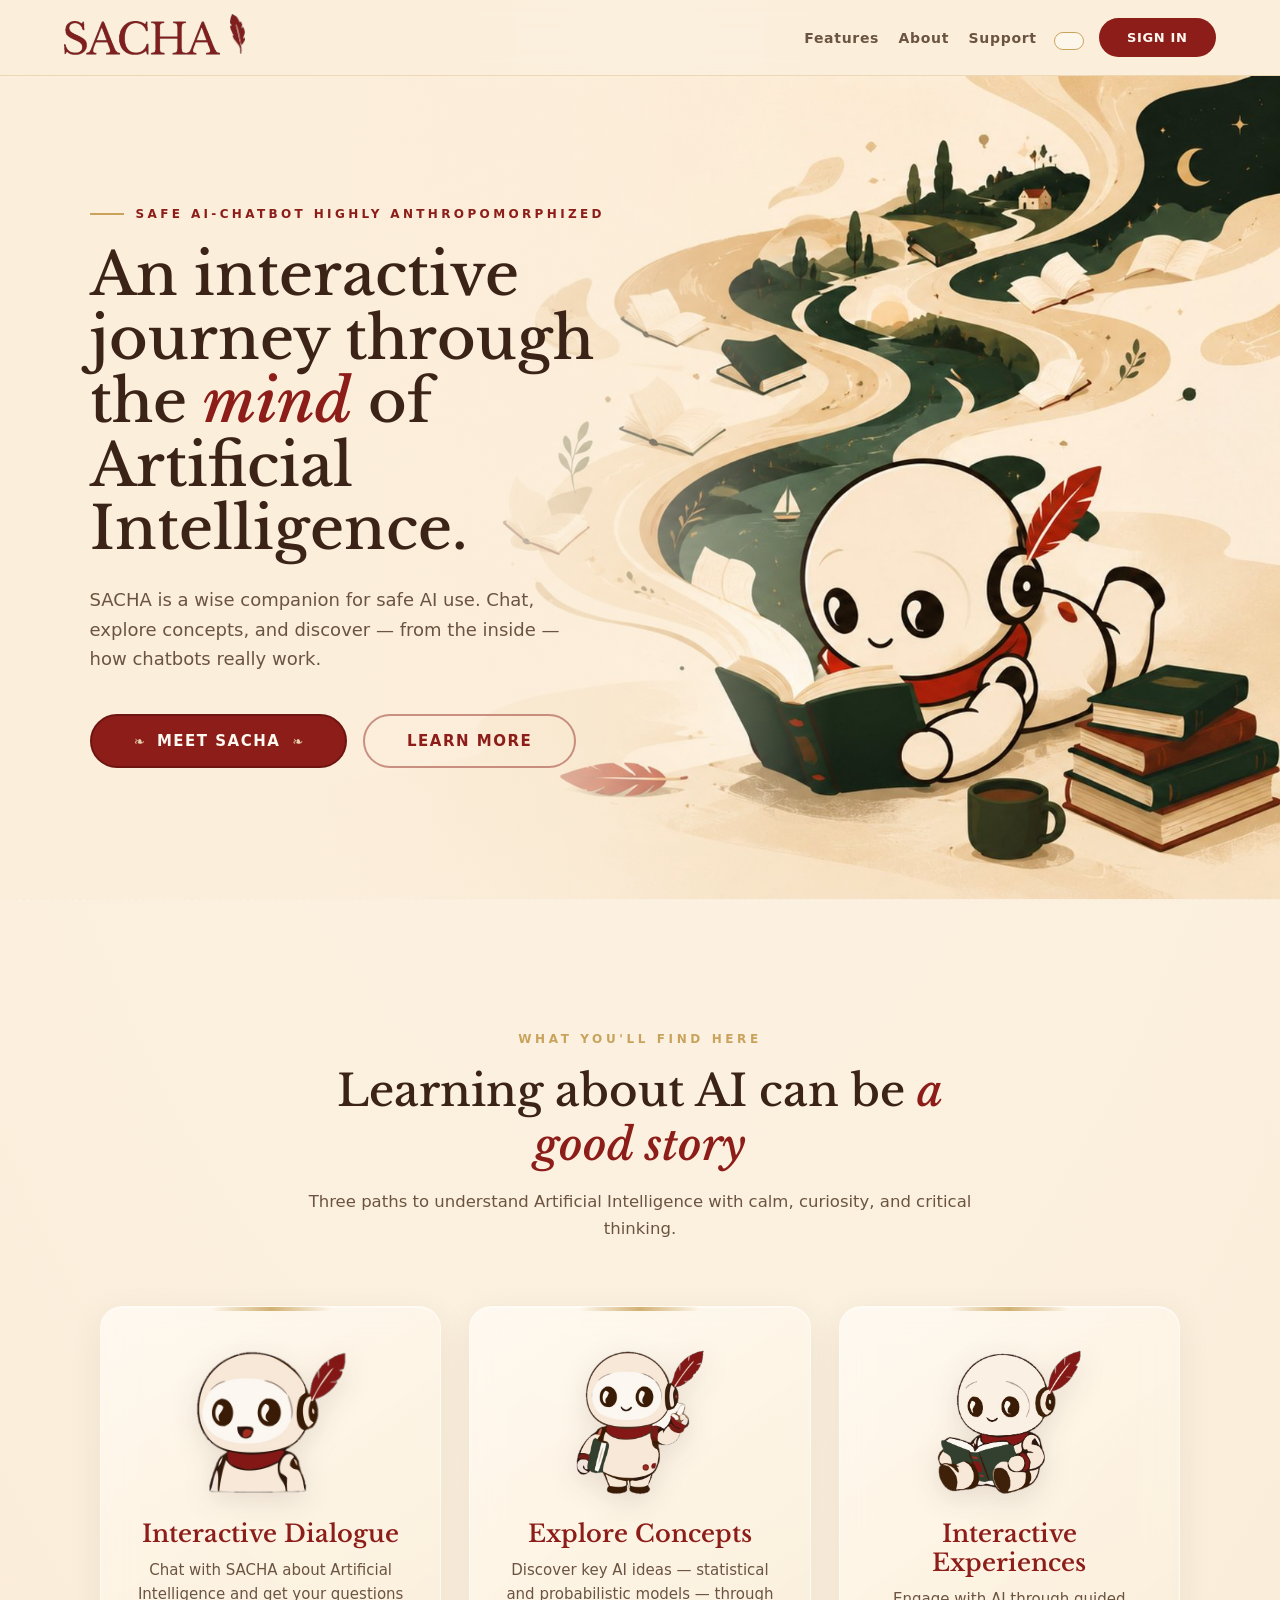
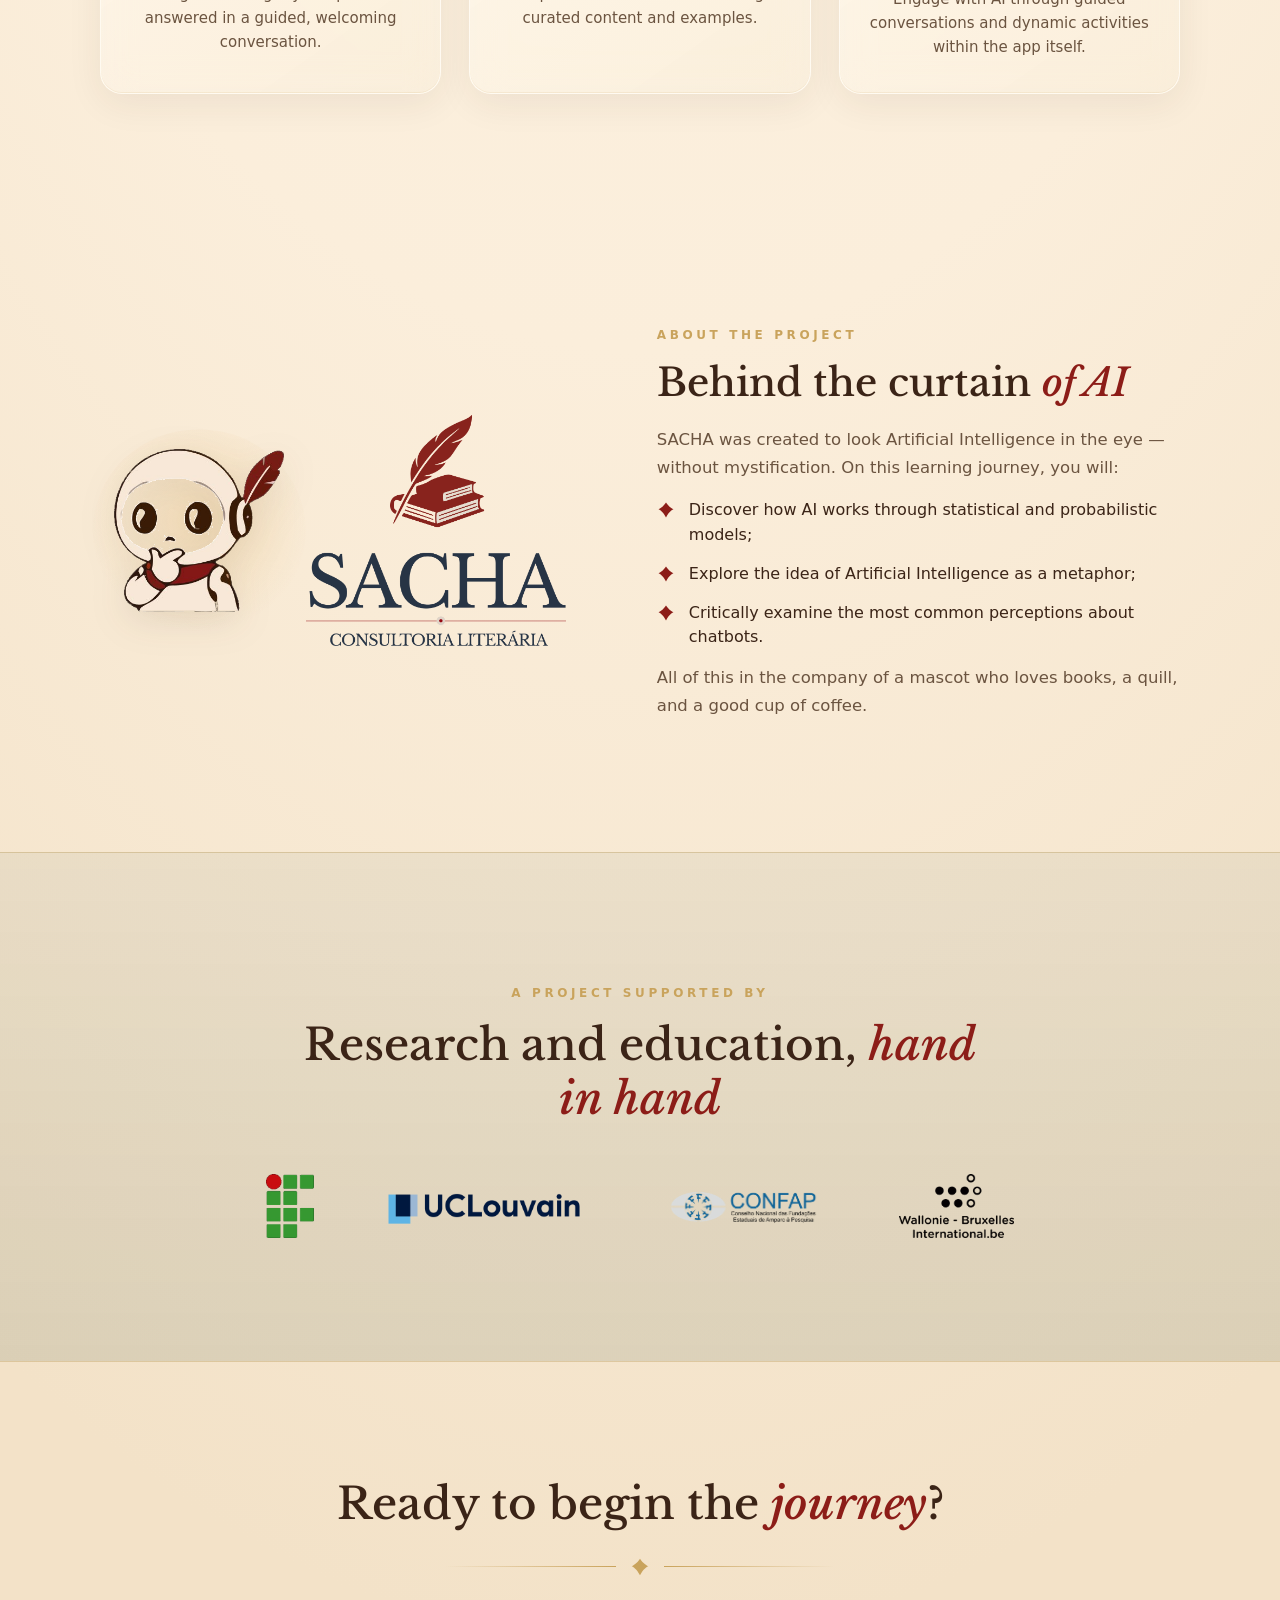
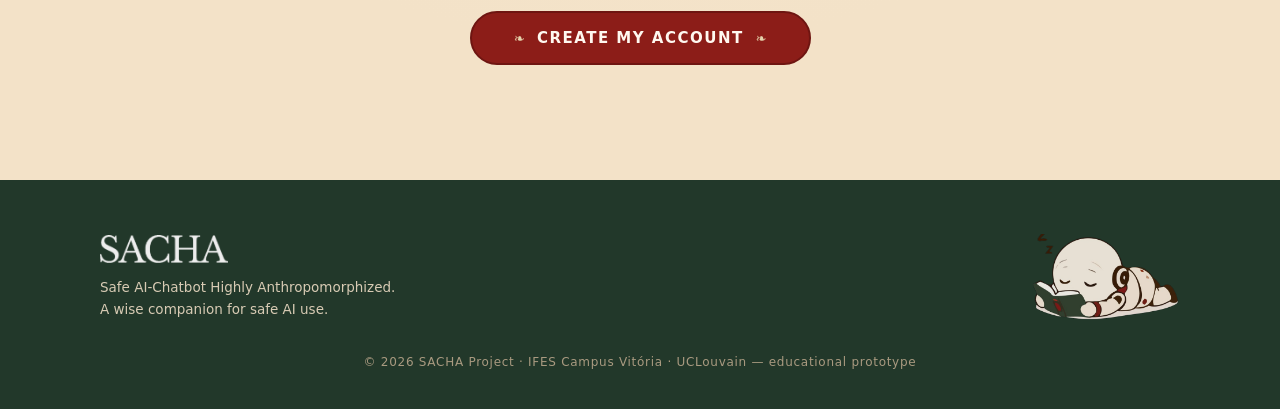
==== index.html @ 822ed8a5 "Publicar protótipo estático do site SACHA. Site HTML/CSS/JS com landing, login, chat demo e suporte " ====
<!DOCTYPE html>
<html lang="en">
<head>
<meta charset="UTF-8">
<meta name="viewport" content="width=device-width, initial-scale=1.0">
<title>SACHA — Safe AI-Chatbot Highly Anthropomorphized</title>
<meta name="description" content="SACHA is an educational chatbot: an interactive journey through the mind of Artificial Intelligence.">
<link rel="preconnect" href="https://fonts.googleapis.com">
<link href="https://fonts.googleapis.com/css2?family=Libre+Baskerville:ital,wght@0,400;0,700;1,400&display=swap" rel="stylesheet">
<link rel="stylesheet" href="assets/styles.css">
<link rel="icon" type="image/png" href="assets/avatar.png">
</head>
<body class="paper-bg" data-page="home">

<nav class="nav">
  <a class="brand" href="index.html" data-i18n-aria="nav.home" aria-label="SACHA — home">
    <img class="word" src="assets/logo.png" alt="SACHA">
    <img class="quill" src="assets/feather.png" alt="">
  </a>
  <ul class="nav-links">
    <li class="hide-m"><a href="#recursos" data-i18n="nav.features">Features</a></li>
    <li class="hide-m"><a href="#sobre" data-i18n="nav.about">About</a></li>
    <li class="hide-m"><a href="#apoio" data-i18n="nav.support">Support</a></li>
    <li data-lang-toggle></li>
    <li><a class="btn btn-red" href="login.html" data-i18n="nav.signIn">Sign in</a></li>
  </ul>
</nav>

<header class="hero">
  <div class="hero-fade"></div>
  <div class="hero-inner">
    <p class="eyebrow" data-i18n="hero.eyebrow">Safe AI-Chatbot Highly Anthropomorphized</p>
    <h1 data-i18n-html="hero.title">An interactive journey through the <em>mind</em> of Artificial Intelligence.</h1>
    <p class="lead" data-i18n="hero.lead">
      SACHA is a wise companion for safe AI use. Chat, explore concepts,
      and discover — from the inside — how chatbots really work.
    </p>
    <div class="hero-ctas">
      <a class="btn btn-red" href="login.html" data-i18n="hero.ctaPrimary" data-i18n-wing><span class="wing">❧</span> Meet SACHA <span class="wing">❧</span></a>
      <a class="btn btn-ghost" href="#recursos" data-i18n="hero.ctaSecondary">Learn more</a>
    </div>
  </div>
</header>

<section class="section" id="recursos">
  <div class="section-head">
    <p class="kicker" data-i18n="features.kicker">What you'll find here</p>
    <h2 data-i18n-html="features.title">Learning about AI can be <em>a good story</em></h2>
    <p data-i18n="features.desc">Three paths to understand Artificial Intelligence with calm, curiosity, and critical thinking.</p>
  </div>
  <div class="cards">
    <article class="card">
      <img src="assets/pose-talk.png" data-i18n-alt="card1.alt" alt="SACHA mascot chatting animatedly">
      <h3 data-i18n="card1.title">Interactive Dialogue</h3>
      <p data-i18n="card1.desc">Chat with SACHA about Artificial Intelligence and get your questions answered in a guided, welcoming conversation.</p>
    </article>
    <article class="card">
      <img src="assets/pose-point.png" data-i18n-alt="card2.alt" alt="SACHA mascot pointing upward with a book">
      <h3 data-i18n="card2.title">Explore Concepts</h3>
      <p data-i18n="card2.desc">Discover key AI ideas — statistical and probabilistic models — through curated content and examples.</p>
    </article>
    <article class="card">
      <img src="assets/pose-sit.png" data-i18n-alt="card3.alt" alt="SACHA mascot sitting and reading a book">
      <h3 data-i18n="card3.title">Interactive Experiences</h3>
      <p data-i18n="card3.desc">Engage with AI through guided conversations and dynamic activities within the app itself.</p>
    </article>
  </div>
</section>

<section class="section" id="sobre">
  <div class="about">
    <div class="about-art">
      <div class="about-mascot-wrap">
        <img class="about-mascot" src="assets/pose-think.png" data-i18n-alt="about.alt" alt="Thoughtful SACHA mascot with hand on chin">
      </div>
      <div class="about-brand">
        <img class="about-logo" src="assets/image.png" alt="SACHA — Literary Consultancy">
      </div>
    </div>
    <div>
      <p class="kicker" style="color:var(--gold);font-size:12px;font-weight:800;letter-spacing:.3em;text-transform:uppercase;margin-bottom:14px" data-i18n="about.kicker">About the project</p>
      <h2 data-i18n-html="about.title">Behind the curtain <em>of AI</em></h2>
      <p data-i18n="about.p1">
        SACHA was created to look Artificial Intelligence in the eye — without mystification.
        On this learning journey, you will:
      </p>
      <ul>
        <li><svg width="18" height="18" viewBox="0 0 24 24" fill="currentColor"><path d="M12 2C8 8 4 10 2 11c2 1 6 3 10 11 4-8 8-10 10-11-2-1-6-3-10-9z"/></svg>
          <span data-i18n="about.li1">Discover how AI works through statistical and probabilistic models;</span></li>
        <li><svg width="18" height="18" viewBox="0 0 24 24" fill="currentColor"><path d="M12 2C8 8 4 10 2 11c2 1 6 3 10 11 4-8 8-10 10-11-2-1-6-3-10-9z"/></svg>
          <span data-i18n="about.li2">Explore the idea of Artificial Intelligence as a metaphor;</span></li>
        <li><svg width="18" height="18" viewBox="0 0 24 24" fill="currentColor"><path d="M12 2C8 8 4 10 2 11c2 1 6 3 10 11 4-8 8-10 10-11-2-1-6-3-10-9z"/></svg>
          <span data-i18n="about.li3">Critically examine the most common perceptions about chatbots.</span></li>
      </ul>
      <p data-i18n="about.p2">
        All of this in the company of a mascot who loves books, a quill, and a good cup of coffee.
      </p>
    </div>
  </div>
</section>

<section class="section support" id="apoio">
  <div class="section-head" style="margin-bottom:40px">
    <p class="kicker" data-i18n="support.kicker">A project supported by</p>
    <h2 data-i18n-html="support.title">Research and education, <em>hand in hand</em></h2>
  </div>
  <div class="badges">
    <div class="badge badge-logo"><img src="assets/logo-ifes.png" alt="Instituto Federal do Espírito Santo — Campus Vitória"></div>
    <div class="badge badge-logo"><img src="assets/logo-uclouvain.png" alt="UCLouvain"></div>
    <div class="badge badge-logo"><img src="assets/logo-confap.png" alt="CONFAP"></div>
    <div class="badge badge-logo"><img src="assets/logo-wbi.png" alt="Wallonie-Bruxelles International"></div>
  </div>
</section>

<section class="section cta-final">
  <h2 style="font-family:var(--serif);font-weight:500;font-size:clamp(30px,3.4vw,44px)" data-i18n-html="cta.title">Ready to begin the <em style="color:var(--red)">journey</em>?</h2>
  <div class="ornament">
    <svg width="20" height="20" viewBox="0 0 24 24" fill="currentColor"><path d="M12 2C8 8 4 10 2 11c2 1 6 3 10 11 4-8 8-10 10-11-2-1-6-3-10-9z"/></svg>
  </div>
  <a class="btn btn-red" href="login.html" data-i18n="cta.btn" data-i18n-wing><span class="wing">❧</span> Create my account <span class="wing">❧</span></a>
</section>

<footer class="footer">
  <div class="footer-inner">
    <div>
      <a class="brand" href="index.html"><img class="word" src="assets/logo.png" alt="SACHA"></a>
      <p style="margin-top:14px">
        Safe AI-Chatbot Highly Anthropomorphized.<br>
        <span data-i18n="footer.tagline">A wise companion for safe AI use.</span>
      </p>
    </div>
    <img class="sleep" src="assets/pose-sleep.png" data-i18n-alt="footer.alt" alt="SACHA mascot sleeping on a book">
  </div>
  <small data-i18n="footer.copy">© 2026 SACHA Project · IFES Campus Vitória · UCLouvain — educational prototype</small>
</footer>

<script src="assets/i18n.js"></script>
<script src="assets/app.js"></script>
</body>
</html>
---- assets/styles.css ----
/* ============================================================
   SACHA · Safe AI-Chatbot Highly Anthropomorphized
   Identidade: creme papel · vermelho tinta · verde livro · dourado
   ============================================================ */
:root{
  --cream:#FBEEDB;
  --cream-soft:#F8F1E3;
  --paper:#FFFDF6;
  --red:#8C1D18;
  --red-dark:#6E1511;
  --green:#2E4A38;
  --green-dark:#22382A;
  --brown:#3B2417;
  --brown-soft:#6B5440;
  --gold:#C9A35C;
  --gold-soft:#E5D3AC;
  --shadow:0 18px 50px -18px rgba(59,36,23,.28);
  --ring:0 0 0 3px rgba(201,163,92,.45);
  --serif:'Libre Baskerville',Georgia,serif;
  --sans:ui-sans-serif,system-ui,-apple-system,'Segoe UI',sans-serif;
}
*{margin:0;padding:0;box-sizing:border-box}
html{scroll-behavior:smooth}
body{
  font-family:var(--sans);color:var(--brown);background:var(--cream);
  -webkit-font-smoothing:antialiased;min-height:100vh;
}
img{max-width:100%;display:block;user-select:none;-webkit-user-drag:none}
a{color:inherit}
button{font:inherit;cursor:pointer}
:focus-visible{outline:none;box-shadow:var(--ring);border-radius:6px}

/* paper grain + vignette */
.paper-bg{
  background:
    radial-gradient(ellipse 120% 90% at 50% 0%, #FDF4E6 0%, var(--cream) 60%, #F3E2C8 100%);
  position:relative;
}
.paper-bg::before{
  content:"";position:fixed;inset:0;pointer-events:none;z-index:0;opacity:.45;
  background-image:radial-gradient(rgba(74,46,30,.05) 1px, transparent 1px);
  background-size:7px 7px;
}

/* ---------- ornaments ---------- */
.ornament{display:flex;align-items:center;gap:14px;justify-content:center;color:var(--gold)}
.ornament::before,.ornament::after{
  content:"";height:1px;flex:1;max-width:170px;
  background:linear-gradient(90deg,transparent,var(--gold));
}
.ornament::after{background:linear-gradient(90deg,var(--gold),transparent)}
.ornament svg{flex:none}

.sparkle{position:absolute;color:var(--gold);opacity:.55;animation:tw 3.6s ease-in-out infinite}
@keyframes tw{0%,100%{opacity:.18;transform:scale(.8)}50%{opacity:.7;transform:scale(1.06)}}
.drift-feather{position:absolute;width:26px;opacity:.16;pointer-events:none;animation:drift 9s ease-in-out infinite}
@keyframes drift{0%,100%{transform:translate(0,0) rotate(-12deg)}50%{transform:translate(14px,-22px) rotate(10deg)}}

/* ---------- buttons ---------- */
.btn{
  display:inline-flex;align-items:center;justify-content:center;gap:12px;
  border:none;border-radius:999px;padding:16px 42px;
  font-family:var(--sans);font-weight:700;font-size:15px;letter-spacing:.1em;text-transform:uppercase;
  text-decoration:none;transition:transform .18s ease, box-shadow .18s ease, background .18s;
  will-change:transform;
}
.btn-red{
  background:var(--red);
  color:#FFF8F0;border:2px solid var(--red-dark);
  box-shadow:none;
}
.btn-red:hover{transform:translateY(-2px);background:var(--red-dark);box-shadow:none}
.btn-red .wing{color:var(--gold-soft);font-size:13px;letter-spacing:0}
.btn-ghost{
  background:transparent;color:var(--red);border:2px solid rgba(140,29,24,.45);
  box-shadow:none;
}
.btn-ghost:hover{background:rgba(140,29,24,.07);transform:translateY(-2px)}
.btn-green{
  background:linear-gradient(180deg,#3A5C46,var(--green) 60%,var(--green-dark));
  color:#F2EAD6;border:2px solid var(--green-dark);
  box-shadow:0 12px 26px -10px rgba(34,56,42,.55);
}
.btn-green:hover{transform:translateY(-2px)}

/* ---------- brand lockup ---------- */
.brand{display:flex;align-items:center;gap:10px;text-decoration:none}
.brand img.word{height:34px;width:auto}
.brand img.quill{height:40px;width:auto;margin-top:-8px}
.brand-sub{
  font-family:var(--sans);font-size:11px;font-weight:700;letter-spacing:.13em;
  color:var(--brown-soft);margin-top:4px;
}

/* ============================================================
   LANDING
   ============================================================ */
.nav{
  position:sticky;top:0;z-index:50;
  display:flex;align-items:center;justify-content:space-between;
  padding:18px clamp(20px,5vw,64px);
  background:rgba(251,238,219,.82);backdrop-filter:blur(10px);
  border-bottom:1px solid rgba(201,163,92,.3);
}
.nav-links{display:flex;align-items:center;gap:clamp(8px,1.2vw,16px);list-style:none}
.nav-links a{
  text-decoration:none;font-weight:700;font-size:14px;letter-spacing:.05em;color:var(--brown-soft);
  padding:6px 2px;border-bottom:2px solid transparent;transition:color .2s,border-color .2s;
}
.nav-links a:hover{color:var(--red);border-color:var(--gold)}
.nav-links a.btn-red,.nav-links a.btn-red:hover{color:#FFF8F0;border-color:transparent}
.nav .btn{padding:10px 26px;font-size:13px}

.hero{
  position:relative;min-height:calc(100vh - 77px);
  background:url('hero-wide.jpg') right center / cover no-repeat;
  display:flex;align-items:center;
}
.hero-inner{
  position:relative;z-index:2;max-width:560px;
  margin-left:clamp(20px,7vw,110px);padding:70px 0;
}
.hero .eyebrow{
  font-size:12px;font-weight:800;letter-spacing:.28em;text-transform:uppercase;color:var(--red);
  display:flex;align-items:center;gap:12px;margin-bottom:22px;
}
.hero .eyebrow::before{content:"";width:34px;height:2px;background:var(--gold)}
.hero h1{
  font-family:var(--serif);font-weight:500;
  font-size:clamp(38px,4.6vw,62px);line-height:1.08;color:var(--brown);
  margin-bottom:24px;
}
.hero h1 em{font-style:italic;color:var(--red)}
.hero p.lead{font-size:18px;line-height:1.65;color:var(--brown-soft);margin-bottom:40px;max-width:480px}
.hero-ctas{display:flex;flex-wrap:wrap;gap:16px}
.hero-fade{
  position:absolute;inset:0;z-index:1;
  background:linear-gradient(90deg,var(--cream) 22%,rgba(251,238,219,.65) 45%,transparent 65%);
}

.section{padding:clamp(70px,9vw,120px) clamp(20px,6vw,80px);position:relative}
.section-head{text-align:center;max-width:680px;margin:0 auto 64px}
.section-head .kicker{
  font-size:12px;font-weight:800;letter-spacing:.3em;text-transform:uppercase;color:var(--gold);
  margin-bottom:14px;
}
.section-head h2{font-family:var(--serif);font-size:clamp(30px,3.4vw,44px);font-weight:500;color:var(--brown)}
.section-head h2 em{font-style:italic;color:var(--red)}
.section-head p{margin-top:16px;color:var(--brown-soft);font-size:16.5px;line-height:1.65}

.cards{display:grid;grid-template-columns:repeat(auto-fit,minmax(270px,1fr));gap:28px;max-width:1080px;margin:0 auto}
.card{
  position:relative;overflow:hidden;border-radius:22px;
  padding:40px 30px 34px;text-align:center;
  background:rgba(255,253,246,.38);
  backdrop-filter:blur(16px) saturate(1.2);
  -webkit-backdrop-filter:blur(16px) saturate(1.2);
  border:1px solid rgba(255,253,246,.72);
  box-shadow:
    0 10px 36px rgba(59,36,23,.07),
    inset 0 1px 0 rgba(255,255,255,.62),
    inset 0 -1px 0 rgba(201,163,92,.14);
  transition:transform .28s ease, background .28s ease, border-color .28s ease, box-shadow .28s ease;
}
.card::before{
  content:"";position:absolute;inset:0;border-radius:inherit;pointer-events:none;
  background:linear-gradient(145deg, rgba(255,255,255,.42) 0%, rgba(255,255,255,.06) 42%, rgba(201,163,92,.07) 100%);
}
.card:hover{
  transform:translateY(-5px);
  background:rgba(255,253,246,.52);
  border-color:rgba(201,163,92,.38);
  box-shadow:
    0 16px 44px rgba(59,36,23,.1),
    inset 0 1px 0 rgba(255,255,255,.78),
    inset 0 -1px 0 rgba(201,163,92,.18);
}
.card::after{
  content:"";position:absolute;left:50%;top:0;z-index:1;width:120px;height:4px;transform:translateX(-50%);
  background:linear-gradient(90deg,transparent,rgba(201,163,92,.85),transparent);border-radius:0 0 4px 4px;
}
.card img{
  position:relative;z-index:1;
  height:150px;width:auto;margin:0 auto 22px;
  filter:drop-shadow(0 8px 14px rgba(59,36,23,.12));
}
.card h3,.card p{position:relative;z-index:1}
.card h3{font-family:var(--serif);font-size:24px;font-weight:600;color:var(--red);margin-bottom:10px}
.card p{font-size:15px;line-height:1.6;color:var(--brown-soft)}

.about{
  display:grid;grid-template-columns:minmax(300px,480px) 1fr;gap:clamp(34px,6vw,90px);
  align-items:center;max-width:1080px;margin:0 auto;
}
.about-art{
  position:relative;display:flex;flex-direction:row;align-items:center;
  justify-content:center;gap:clamp(10px,2vw,22px);width:100%;
}
.about-mascot-wrap{
  position:relative;flex:0 0 min(42%,170px);max-width:170px;
  display:flex;justify-content:center;
}
.about-mascot-wrap::before{
  content:"";position:absolute;left:50%;top:50%;transform:translate(-50%,-50%);
  width:125%;height:125%;border-radius:50%;z-index:0;
  background:radial-gradient(circle at 50% 45%, #F3DCB7 0%, rgba(243,220,183,0) 72%);
}
.about-mascot{
  position:relative;z-index:1;display:block;width:100%;height:auto;
  filter:drop-shadow(0 10px 18px rgba(59,36,23,.1));
}
.about-brand{
  position:relative;z-index:1;flex:1 1 auto;min-width:0;max-width:260px;
}
.about-logo{display:block;width:100%;height:auto}
.about h2{font-family:var(--serif);font-size:clamp(28px,3vw,40px);font-weight:500;margin-bottom:20px}
.about h2 em{font-style:italic;color:var(--red)}
.about p{color:var(--brown-soft);line-height:1.7;font-size:16.5px;margin-bottom:16px}
.about ul{list-style:none;margin-top:8px}
.about li{
  display:flex;gap:14px;align-items:flex-start;margin-bottom:14px;
  font-size:16px;line-height:1.55;color:var(--brown);
}
.about li svg{flex:none;margin-top:3px;color:var(--red)}

.support{
  background:linear-gradient(180deg,rgba(46,74,56,.06),rgba(46,74,56,.12));
  border-top:1px solid rgba(201,163,92,.35);border-bottom:1px solid rgba(201,163,92,.35);
}
.badges{display:flex;flex-wrap:wrap;justify-content:center;align-items:center;gap:28px 36px;max-width:1000px;margin:0 auto}
.badge{
  background:var(--paper);border:1px solid rgba(59,36,23,.14);border-radius:14px;
  padding:18px 28px;text-align:center;min-width:200px;box-shadow:0 8px 22px -14px rgba(59,36,23,.35);
}
.badge b{display:block;font-size:15px;color:var(--brown);letter-spacing:.02em}
.badge span{font-size:12.5px;color:var(--brown-soft)}
.badge-logo{
  display:flex;align-items:center;justify-content:center;
  background:transparent;border:none;box-shadow:none;
  padding:8px 12px;min-width:0;
}
.badge-logo img{height:auto;width:auto;max-height:72px;max-width:min(220px,42vw);object-fit:contain}
.support .badge-logo img{max-height:64px}

.cta-final{text-align:center}
.cta-final h2 em{color:var(--red)}
.cta-final .ornament{margin:26px auto 34px;max-width:520px}

.footer{
  background:var(--green-dark);color:#D8CBB4;
  padding:54px clamp(20px,6vw,80px) 40px;position:relative;overflow:hidden;
}
.footer-inner{
  max-width:1080px;margin:0 auto;display:flex;flex-wrap:wrap;gap:34px;
  align-items:center;justify-content:space-between;
}
.footer .brand img.word{filter:brightness(0) invert(.93);height:28px}
.footer p{font-size:13.5px;line-height:1.6;max-width:420px}
.footer .sleep{width:150px;opacity:.92}
.footer small{display:block;text-align:center;margin-top:34px;font-size:12px;color:#A99A80;letter-spacing:.06em}

/* ============================================================
   AUTH (login / cadastro)
   ============================================================ */
.auth-wrap{
  min-height:100vh;display:flex;align-items:center;justify-content:center;
  padding:46px 18px;position:relative;overflow:hidden;
}
.auth-card{
  position:relative;z-index:2;width:min(440px,100%);
  background:var(--paper);border:1px solid rgba(201,163,92,.5);border-radius:26px;
  box-shadow:var(--shadow);padding:0 38px 38px;text-align:center;
}
.auth-avatar{
  width:108px;height:108px;margin:-54px auto 14px;border-radius:50%;
  border:4px solid var(--paper);box-shadow:0 10px 24px -8px rgba(59,36,23,.4);
  background:#EDE0CB;
}
.auth-card h1{font-family:var(--serif);font-weight:500;font-size:30px;color:var(--brown)}
.auth-card h1 em{font-style:italic;color:var(--red)}
.auth-card .sub{font-size:13.5px;color:var(--brown-soft);margin:6px 0 24px}

.tabs{
  display:grid;grid-template-columns:1fr 1fr;gap:6px;margin-bottom:26px;
  background:rgba(201,163,92,.16);border:1px solid rgba(201,163,92,.4);
  border-radius:999px;padding:5px;
}
.tabs button{
  border:none;background:transparent;border-radius:999px;padding:10px 0;
  font-weight:800;font-size:13.5px;letter-spacing:.06em;color:var(--brown-soft);
  transition:background .2s,color .2s;
}
.tabs button[aria-selected="true"]{
  background:var(--red);color:#FFF8F0;
  box-shadow:none;
}

.field{margin-bottom:16px;text-align:left}
.field label{display:block;font-size:12.5px;font-weight:800;letter-spacing:.08em;color:var(--brown-soft);margin-bottom:7px;text-transform:uppercase}
.field input{
  width:100%;border:1.5px solid rgba(59,36,23,.22);border-radius:12px;
  background:#FFFEFA;padding:13px 16px;font:inherit;font-size:15px;color:var(--brown);
  transition:border-color .2s, box-shadow .2s;
}
.field input::placeholder{color:#B5A48E}
.field input:focus{outline:none;border-color:var(--gold);box-shadow:var(--ring)}
.auth-card .btn{width:100%;margin-top:8px}
.auth-foot{margin-top:22px;font-size:12.5px;color:var(--brown-soft)}
.auth-foot a{color:var(--red);font-weight:700}
.hidden{display:none !important}

/* ============================================================
   WELCOME + INTRO
   ============================================================ */
.screen{
  min-height:100vh;position:relative;overflow:hidden;
  display:flex;flex-direction:column;
}
.screen-top{
  display:flex;align-items:flex-start;justify-content:space-between;
  padding:26px clamp(20px,4.5vw,56px) 0;position:relative;z-index:5;
}
.icon-btn{
  width:46px;height:46px;border-radius:50%;border:1.6px solid var(--gold);
  background:rgba(255,253,246,.55);display:flex;align-items:center;justify-content:center;
  color:var(--brown);transition:background .2s;text-decoration:none;
}
.icon-btn:hover{background:rgba(201,163,92,.18)}

.welcome-stage{
  position:relative;z-index:2;flex:1;display:flex;flex-direction:column;align-items:center;
  padding:0 18px 60px;
}
.welcome-art{position:relative;margin-top:-6px}
.welcome-art::before{
  content:"";position:absolute;left:50%;top:46%;transform:translate(-50%,-50%);
  width:300px;height:300px;border-radius:50%;
  background:radial-gradient(circle, #F3DCB7 0%, rgba(243,220,183,0) 72%);
}
.welcome-art img{position:relative;width:230px}
.welcome-card{
  position:relative;width:min(660px,100%);margin-top:-26px;
  background:var(--paper);border:1px solid rgba(201,163,92,.45);border-radius:26px;
  box-shadow:var(--shadow);padding:46px clamp(26px,6vw,70px) 44px;text-align:center;
}
.welcome-card h1{font-family:var(--serif);font-weight:500;font-size:clamp(32px,4.4vw,44px);color:var(--green-dark)}
.welcome-card h1 em{font-style:normal;color:var(--red)}
.welcome-card .ornament{margin:20px 0 26px}
.welcome-card p{font-size:17px;line-height:1.75;color:var(--brown-soft)}
.welcome-card .enjoy{font-family:var(--serif);font-style:italic;font-size:21px;color:var(--brown);margin-top:26px}
.screen .btn-row{display:flex;justify-content:center;margin:36px 0 14px;position:relative;z-index:2}

/* intro */
.intro-stage{
  position:relative;z-index:2;flex:1;display:flex;flex-direction:column;align-items:center;
  padding:24px 18px 70px;text-align:center;
}
.intro-stage .logo-big{width:min(380px,72vw);margin-top:14px}
.intro-stage .name-sub{
  font-family:var(--sans);font-weight:800;letter-spacing:.18em;text-transform:uppercase;
  color:var(--green);font-size:clamp(13px,1.6vw,16px);margin-top:18px;
}
.intro-stage .name-tag{font-size:13px;font-weight:700;letter-spacing:.1em;color:var(--gold);margin-top:6px;text-transform:uppercase}
.intro-stage .journey{
  font-family:var(--serif);font-size:clamp(20px,2.6vw,27px);font-style:italic;color:var(--brown);
  margin:30px 0 8px;
}
.feature-list{
  width:min(640px,100%);margin:30px auto 6px;text-align:left;
  display:flex;flex-direction:column;gap:22px;
}
.feature{
  display:flex;gap:20px;align-items:flex-start;
  background:var(--paper);border:1px solid rgba(201,163,92,.4);border-radius:18px;
  padding:22px 26px;box-shadow:0 10px 30px -18px rgba(59,36,23,.3);
}
.feature .ic{
  flex:none;width:52px;height:52px;border-radius:14px;
  background:linear-gradient(160deg,rgba(140,29,24,.12),rgba(201,163,92,.18));
  border:1px solid rgba(140,29,24,.25);
  display:flex;align-items:center;justify-content:center;color:var(--red);
}
.feature h3{font-family:var(--serif);font-size:21px;font-weight:600;color:var(--brown);margin-bottom:5px}
.feature p{font-size:14.5px;line-height:1.6;color:var(--brown-soft)}
.support-strip{margin-top:46px;position:relative;z-index:2;text-align:center}
.support-strip .lbl{font-size:11.5px;letter-spacing:.22em;text-transform:uppercase;color:var(--brown-soft);margin-bottom:16px}
.support-strip .badges .badge-logo{padding:8px 10px}

/* toast */
#toast{
  position:fixed;left:50%;bottom:34px;transform:translate(-50%,20px);
  background:var(--green-dark);color:#F2EAD6;padding:14px 26px;border-radius:999px;
  font-size:14.5px;box-shadow:0 14px 30px -10px rgba(0,0,0,.4);
  opacity:0;pointer-events:none;transition:opacity .3s, transform .3s;z-index:99;
}
#toast.show{opacity:1;transform:translate(-50%,0)}

/* responsive */
@media (max-width:860px){
  .hero{background-position:72% center}
  .hero-fade{background:linear-gradient(180deg,var(--cream) 30%,rgba(251,238,219,.78) 60%,rgba(251,238,219,.45))}
  .hero-inner{margin:0 auto;padding:60px 22px;text-align:center}
  .hero .eyebrow{justify-content:center}
  .hero .eyebrow::before{display:none}
  .hero-ctas{justify-content:center}
  .about{grid-template-columns:1fr}
  .footer-inner{justify-content:center;text-align:center}
  .nav-links li.hide-m{display:none}
}
@media (prefers-reduced-motion: reduce){
  *{animation:none !important;transition:none !important}
}

/* ============================================================
   CHAT
   ============================================================ */
.chat-shell{display:grid;grid-template-columns:288px 1fr;height:100vh;overflow:hidden}

/* ---- sidebar ---- */
.side{
  background:linear-gradient(180deg,#27402F,var(--green-dark) 60%,#1B2C21);
  color:#E8DDC6;display:flex;flex-direction:column;
  border-right:1px solid rgba(201,163,92,.25);position:relative;z-index:30;
}
.side-head{padding:26px 22px 18px}
.side-head .brand img.word{height:30px;filter:brightness(0) invert(.95)}
.side-head .brand img.quill{height:36px}
.side-new{
  margin:4px 18px 14px;display:flex;align-items:center;gap:10px;justify-content:center;
  border:1.4px solid rgba(232,221,198,.35);border-radius:12px;background:rgba(255,253,246,.06);
  color:#F2EAD6;font-weight:700;font-size:14px;padding:11px 14px;
  transition:background .2s,border-color .2s;
}
.side-new:hover{background:rgba(201,163,92,.18);border-color:var(--gold)}
.side-nav{flex:1;overflow-y:auto;padding:6px 14px}
.side-label{font-size:10.5px;font-weight:800;letter-spacing:.22em;text-transform:uppercase;color:#A99A80;padding:12px 10px 8px}
.side-item{
  display:flex;align-items:center;gap:12px;width:100%;text-align:left;
  border:none;background:transparent;color:#D8CBB4;border-radius:11px;
  padding:11px 12px;font-size:14px;font-weight:700;margin-bottom:4px;
  transition:background .2s,color .2s;
}
.side-item:hover{background:rgba(255,253,246,.07)}
.side-item.active{background:rgba(201,163,92,.2);color:#FBF3E0}
.side-item svg{flex:none;opacity:.85}
.side-user{
  display:flex;align-items:center;gap:12px;margin:14px;padding:12px;
  border-top:1px solid rgba(232,221,198,.18);
}
.side-user .av{
  width:40px;height:40px;border-radius:50%;flex:none;
  background:#F8F1E7;border:2px solid var(--gold);overflow:hidden;
}
.side-user b{display:block;font-size:14px;color:#FBF3E0;line-height:1.2}
.side-user span{font-size:12px;color:#A99A80}
.side-user svg{margin-left:auto;color:#A99A80}

/* ---- main ---- */
.chat-main{
  display:flex;flex-direction:column;min-width:0;position:relative;
  background:radial-gradient(ellipse 120% 90% at 50% 0%, #FDF4E6 0%, var(--cream) 60%, #F3E2C8 100%);
}
.chat-top{
  display:flex;align-items:center;justify-content:flex-end;gap:12px;
  padding:14px clamp(16px,3vw,34px) 6px;
}
.chat-top .menu-toggle{display:none}
.pill-gold{
  display:inline-flex;align-items:center;gap:8px;border-radius:999px;
  background:linear-gradient(180deg,#D8B873,var(--gold));color:#3B2417;
  border:1px solid #A98443;font-weight:800;font-size:13px;padding:8px 18px;
  text-decoration:none;transition:transform .15s;
}
.pill-gold:hover{transform:translateY(-1px)}

.chat-panel{
  flex:1;display:flex;flex-direction:column;min-height:0;
  margin:8px clamp(14px,3vw,34px) clamp(14px,2.5vw,26px);
  border:1.6px solid rgba(59,36,23,.45);border-radius:20px;
  background:rgba(255,253,246,.45);overflow:hidden;
  box-shadow:0 24px 60px -36px rgba(59,36,23,.4);
}
.msgs{flex:1;overflow-y:auto;padding:clamp(18px,3vw,34px);display:flex;flex-direction:column;gap:20px}
.msgs::-webkit-scrollbar{width:10px}
.msgs::-webkit-scrollbar-thumb{background:rgba(59,36,23,.2);border-radius:6px}

.msg{display:flex;gap:14px;max-width:78%;animation:msgIn .35s cubic-bezier(.2,.8,.3,1) both}
@keyframes msgIn{from{opacity:0;transform:translateY(10px)}to{opacity:1;transform:none}}
.msg .av{
  width:52px;height:52px;border-radius:50%;flex:none;overflow:hidden;
  border:1.6px solid rgba(59,36,23,.5);background:#F8F1E7;
}
.msg .bubble{
  border:1.4px solid rgba(59,36,23,.5);border-radius:14px;
  background:rgba(255,253,246,.55);padding:14px 18px;
  font-size:15px;line-height:1.6;color:var(--brown);
  white-space:pre-line;
}
.msg.bot .bubble{border-top-left-radius:4px}
.msg.user{align-self:flex-end;flex-direction:row-reverse}
.msg.user .bubble{border-top-right-radius:4px;background:rgba(140,29,24,.06);color:#5A2A1A}
.msg.user .feather-mark{width:24px;align-self:flex-start;margin-top:2px;flex:none}
.msg .who{font-size:11px;font-weight:800;letter-spacing:.12em;text-transform:uppercase;color:var(--brown-soft);margin-bottom:6px}

.typing .bubble{display:flex;gap:6px;align-items:center;padding:16px 20px}
.typing .dot{
  width:8px;height:8px;border-radius:50%;background:var(--red);opacity:.4;
  animation:dotty 1.1s ease-in-out infinite;
}
.typing .dot:nth-child(2){animation-delay:.18s}
.typing .dot:nth-child(3){animation-delay:.36s}
@keyframes dotty{0%,100%{opacity:.25;transform:translateY(0)}50%{opacity:1;transform:translateY(-4px)}}

.suggestions{display:flex;flex-wrap:wrap;gap:10px;padding:0 clamp(18px,3vw,34px) 14px}
.chip{
  border:1.3px solid rgba(140,29,24,.4);border-radius:999px;background:rgba(255,253,246,.6);
  color:var(--red);font-weight:700;font-size:13px;padding:8px 16px;
  transition:background .2s,transform .15s;
}
.chip:hover{background:rgba(140,29,24,.08);transform:translateY(-1px)}

.composer{
  display:flex;align-items:flex-end;gap:12px;
  margin:0 clamp(18px,3vw,34px) clamp(16px,2.5vw,24px);
  border:1.6px solid rgba(59,36,23,.5);border-radius:16px;
  background:#FFFEFA;padding:12px 14px;
}
.composer textarea{
  flex:1;border:none;resize:none;background:transparent;font:inherit;font-size:15px;
  color:var(--brown);max-height:140px;line-height:1.5;padding:6px 4px;
}
.composer textarea:focus{outline:none}
.composer textarea::placeholder{color:#B5A48E}
.send-btn{
  flex:none;width:46px;height:46px;border-radius:50%;border:2px solid var(--red-dark);
  background:var(--red);color:#FFF8F0;
  display:flex;align-items:center;justify-content:center;
  box-shadow:none;transition:transform .15s, background .15s;
}
.send-btn:hover{transform:translateY(-2px);background:var(--red-dark);box-shadow:none}
.send-btn:disabled{opacity:.45;transform:none;cursor:default}
.composer-note{
  text-align:center;font-size:11.5px;color:var(--brown-soft);
  margin:-6px 0 12px;letter-spacing:.04em;
}
.side-backdrop{display:none}

.lang-toggle{
  border:1.6px solid var(--gold);border-radius:999px;
  background:rgba(255,253,246,.55);color:var(--brown);
  font-family:var(--sans);font-weight:800;font-size:12px;
  letter-spacing:.06em;padding:8px 14px;cursor:pointer;
  transition:background .2s;line-height:1;
}
.lang-toggle:hover{background:rgba(201,163,92,.18)}
.side .lang-toggle{
  border-color:rgba(232,221,198,.35);background:rgba(255,253,246,.06);color:#F2EAD6;
}
.chat-top .lang-toggle{align-self:center}
.auth-wrap .lang-toggle{position:absolute;top:26px;right:26px;z-index:5}
.screen-top .lang-toggle{align-self:flex-start}

/* mobile */
@media (max-width:860px){
  .chat-shell{grid-template-columns:1fr}
  .side{
    position:fixed;inset:0 26% 0 0;max-width:320px;transform:translateX(-102%);
    transition:transform .3s ease;box-shadow:30px 0 60px rgba(0,0,0,.3);
  }
  .side.open{transform:none}
  .chat-top{justify-content:space-between}
  .chat-top .menu-toggle{display:flex}
  .msg{max-width:92%}
  .side-backdrop{
    display:block;
    position:fixed;inset:0;background:rgba(27,44,33,.45);z-index:25;
    opacity:0;pointer-events:none;transition:opacity .3s;
  }
  .side-backdrop.show{opacity:1;pointer-events:auto}
}
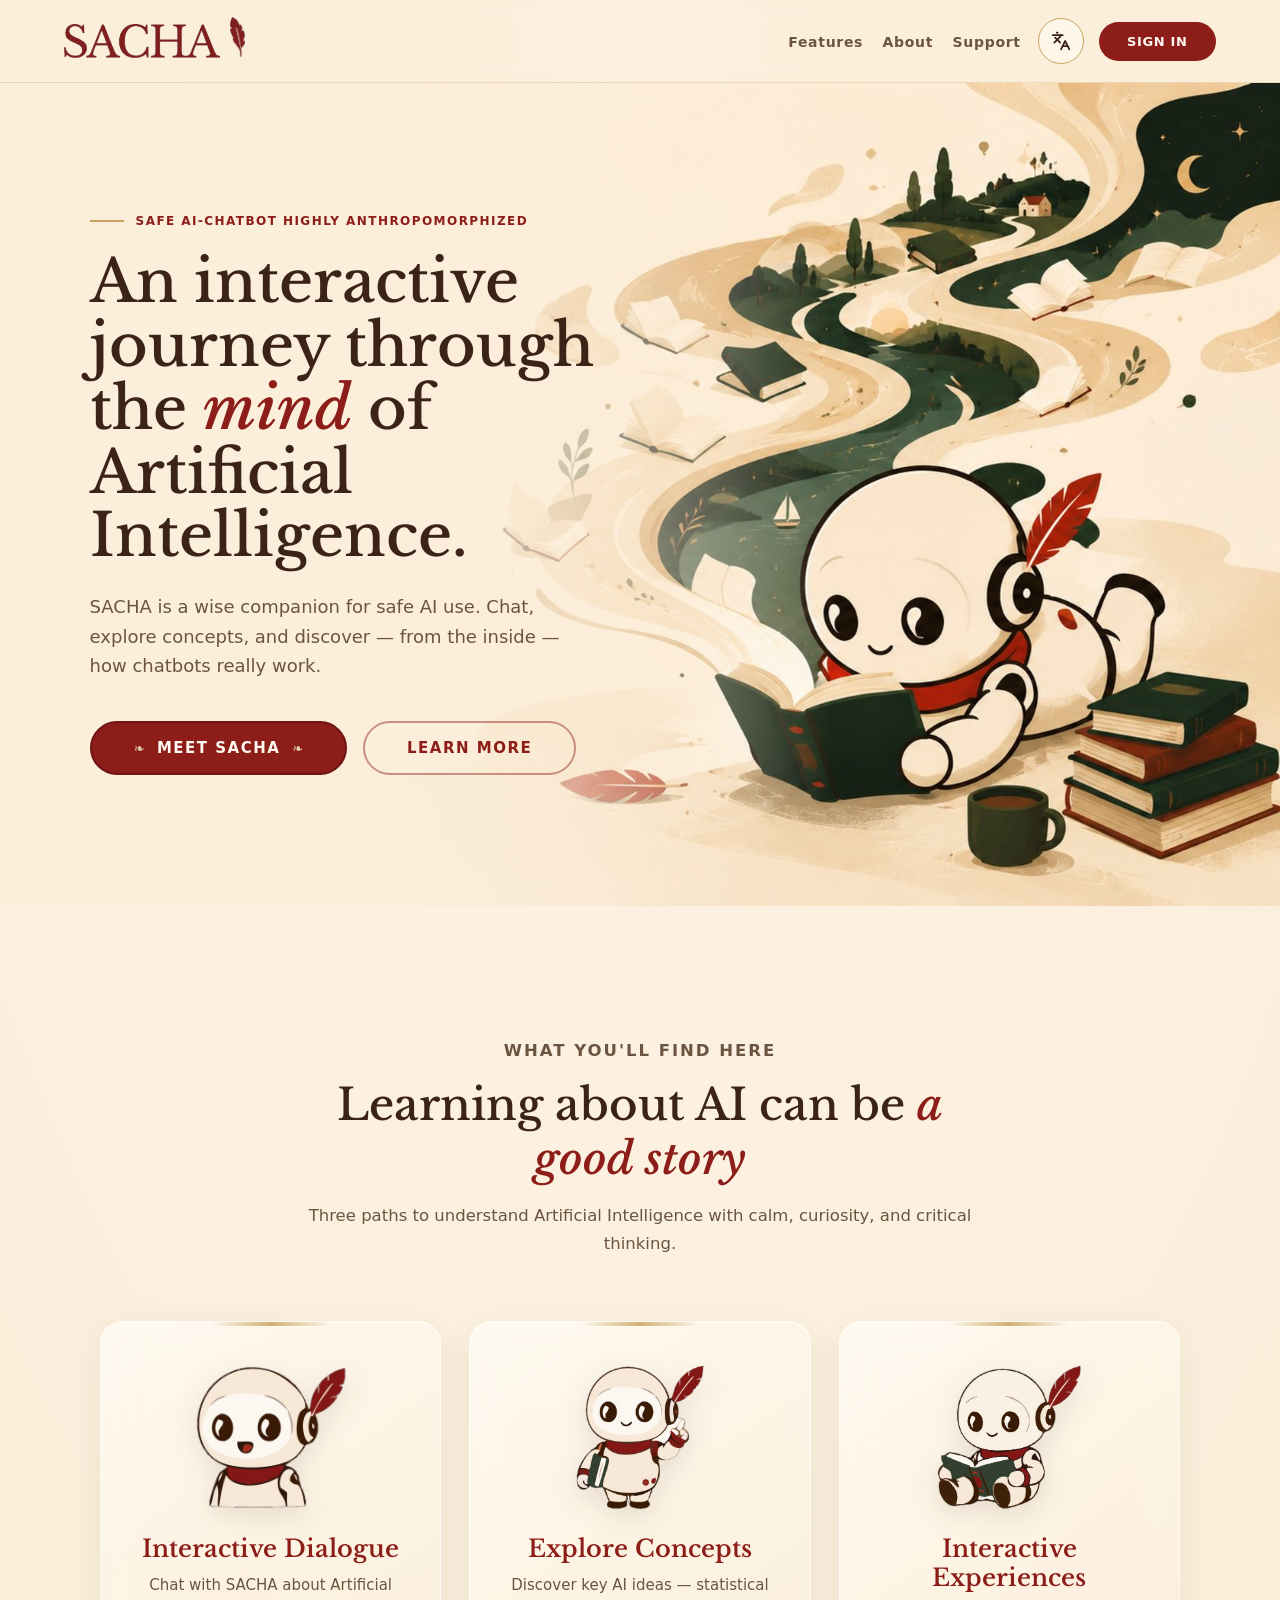
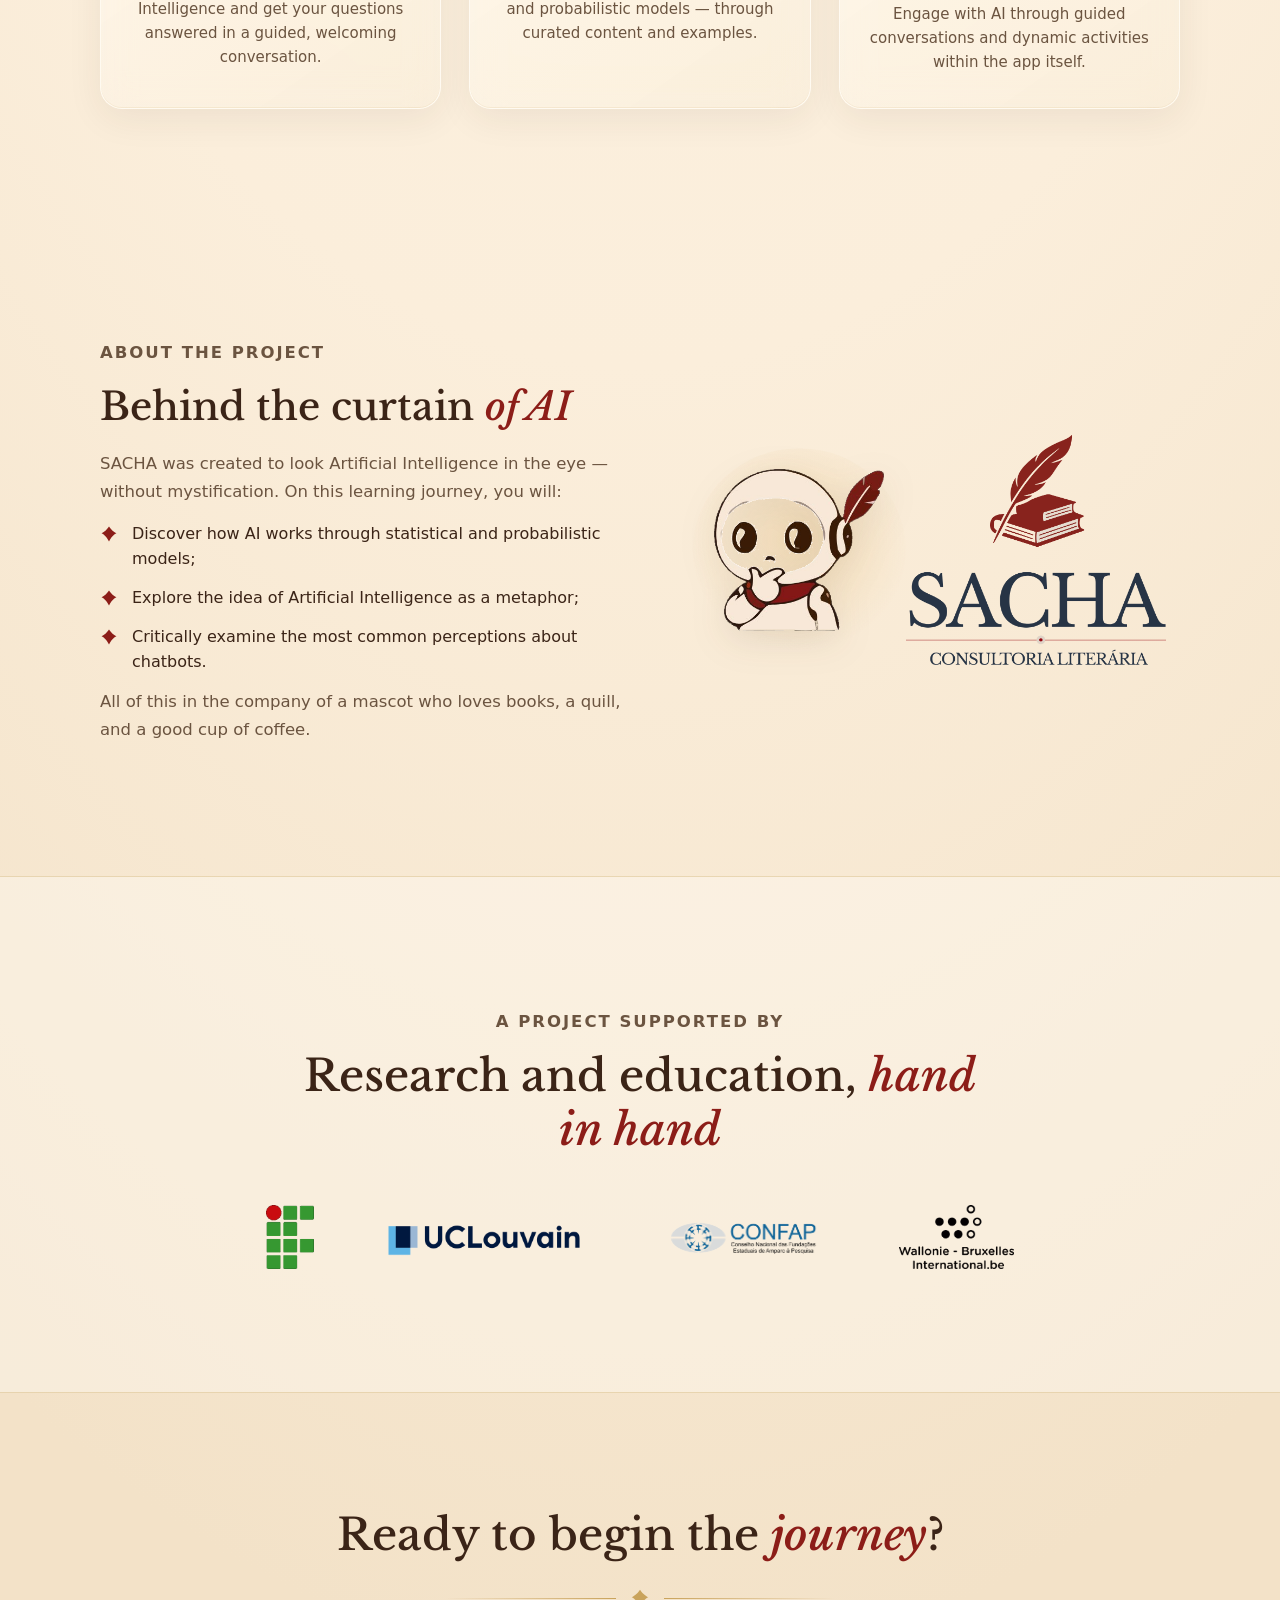
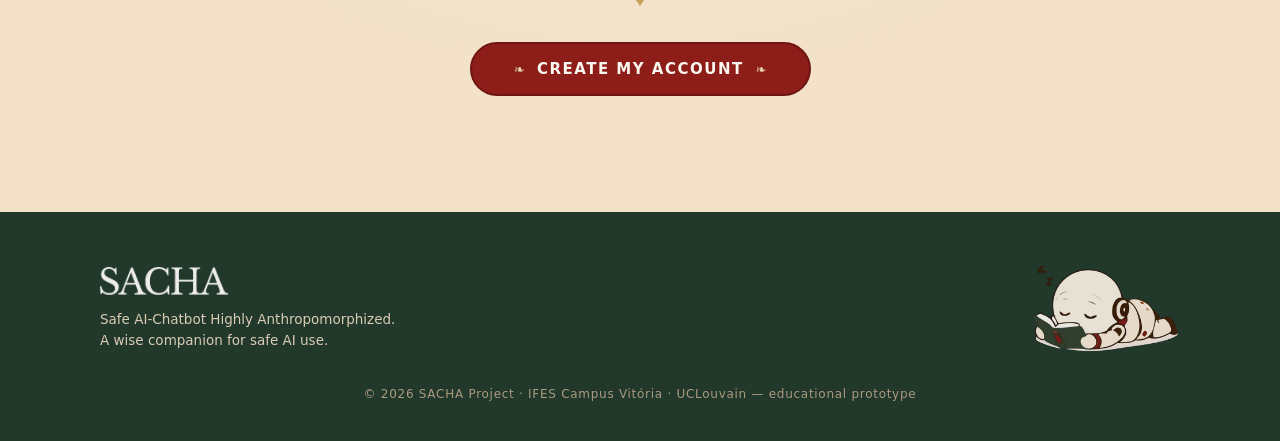
==== commit b948abff: "Atualizar landing, intro e seletor de idioma. Ícone no toggle de idioma, ajustes de tipografia e lay" ====
--- a/index.html
+++ b/index.html
@@ -69,16 +69,8 @@
 
 <section class="section" id="sobre">
   <div class="about">
-    <div class="about-art">
-      <div class="about-mascot-wrap">
-        <img class="about-mascot" src="assets/pose-think.png" data-i18n-alt="about.alt" alt="Thoughtful SACHA mascot with hand on chin">
-      </div>
-      <div class="about-brand">
-        <img class="about-logo" src="assets/image.png" alt="SACHA — Literary Consultancy">
-      </div>
-    </div>
-    <div>
-      <p class="kicker" style="color:var(--gold);font-size:12px;font-weight:800;letter-spacing:.3em;text-transform:uppercase;margin-bottom:14px" data-i18n="about.kicker">About the project</p>
+    <div class="about-copy">
+      <p class="kicker" data-i18n="about.kicker">About the project</p>
       <h2 data-i18n-html="about.title">Behind the curtain <em>of AI</em></h2>
       <p data-i18n="about.p1">
         SACHA was created to look Artificial Intelligence in the eye — without mystification.
@@ -95,6 +87,14 @@
       <p data-i18n="about.p2">
         All of this in the company of a mascot who loves books, a quill, and a good cup of coffee.
       </p>
+    </div>
+    <div class="about-art">
+      <div class="about-mascot-wrap">
+        <img class="about-mascot" src="assets/pose-think.png" data-i18n-alt="about.alt" alt="Thoughtful SACHA mascot with hand on chin">
+      </div>
+      <div class="about-brand">
+        <img class="about-logo" src="assets/image.png" alt="SACHA — Literary Consultancy">
+      </div>
     </div>
   </div>
 </section>
--- a/assets/styles.css
+++ b/assets/styles.css
@@ -121,7 +121,7 @@
   margin-left:clamp(20px,7vw,110px);padding:70px 0;
 }
 .hero .eyebrow{
-  font-size:12px;font-weight:800;letter-spacing:.28em;text-transform:uppercase;color:var(--red);
+  font-size:12px;font-weight:800;letter-spacing:.12em;text-transform:uppercase;color:var(--red);
   display:flex;align-items:center;gap:12px;margin-bottom:22px;
 }
 .hero .eyebrow::before{content:"";width:34px;height:2px;background:var(--gold)}
@@ -140,10 +140,11 @@
 
 .section{padding:clamp(70px,9vw,120px) clamp(20px,6vw,80px);position:relative}
 .section-head{text-align:center;max-width:680px;margin:0 auto 64px}
-.section-head .kicker{
-  font-size:12px;font-weight:800;letter-spacing:.3em;text-transform:uppercase;color:var(--gold);
-  margin-bottom:14px;
-}
+.kicker{
+  font-size:10.5px;font-weight:600;letter-spacing:.12em;text-transform:uppercase;
+  color:var(--gold);margin-bottom:14px;
+}
+.section-head .kicker{margin-bottom:14px}
 .section-head h2{font-family:var(--serif);font-size:clamp(30px,3.4vw,44px);font-weight:500;color:var(--brown)}
 .section-head h2 em{font-style:italic;color:var(--red)}
 .section-head p{margin-top:16px;color:var(--brown-soft);font-size:16.5px;line-height:1.65}
@@ -189,7 +190,7 @@
 .card p{font-size:15px;line-height:1.6;color:var(--brown-soft)}
 
 .about{
-  display:grid;grid-template-columns:minmax(300px,480px) 1fr;gap:clamp(34px,6vw,90px);
+  display:grid;grid-template-columns:1fr minmax(300px,480px);gap:clamp(34px,6vw,90px);
   align-items:center;max-width:1080px;margin:0 auto;
 }
 .about-art{
@@ -224,7 +225,7 @@
 .about li svg{flex:none;margin-top:3px;color:var(--red)}
 
 .support{
-  background:linear-gradient(180deg,rgba(46,74,56,.06),rgba(46,74,56,.12));
+  background:rgba(255,253,246,.38);
   border-top:1px solid rgba(201,163,92,.35);border-bottom:1px solid rgba(201,163,92,.35);
 }
 .badges{display:flex;flex-wrap:wrap;justify-content:center;align-items:center;gap:28px 36px;max-width:1000px;margin:0 auto}
@@ -296,7 +297,7 @@
 }
 
 .field{margin-bottom:16px;text-align:left}
-.field label{display:block;font-size:12.5px;font-weight:800;letter-spacing:.08em;color:var(--brown-soft);margin-bottom:7px;text-transform:uppercase}
+.field label{display:block;font-size:12.5px;font-weight:800;letter-spacing:.06em;color:var(--brown-soft);margin-bottom:7px;text-transform:uppercase}
 .field input{
   width:100%;border:1.5px solid rgba(59,36,23,.22);border-radius:12px;
   background:#FFFEFA;padding:13px 16px;font:inherit;font-size:15px;color:var(--brown);
@@ -320,11 +321,13 @@
   display:flex;align-items:flex-start;justify-content:space-between;
   padding:26px clamp(20px,4.5vw,56px) 0;position:relative;z-index:5;
 }
+.screen-top-actions{display:flex;gap:10px;align-items:flex-start}
 .icon-btn{
   width:46px;height:46px;border-radius:50%;border:1.6px solid var(--gold);
   background:rgba(255,253,246,.55);display:flex;align-items:center;justify-content:center;
   color:var(--brown);transition:background .2s;text-decoration:none;
 }
+button.icon-btn{font:inherit;padding:0;cursor:pointer}
 .icon-btn:hover{background:rgba(201,163,92,.18)}
 
 .welcome-stage{
@@ -357,10 +360,10 @@
 }
 .intro-stage .logo-big{width:min(380px,72vw);margin-top:14px}
 .intro-stage .name-sub{
-  font-family:var(--sans);font-weight:800;letter-spacing:.18em;text-transform:uppercase;
+  font-family:var(--sans);font-weight:800;letter-spacing:.12em;text-transform:uppercase;
   color:var(--green);font-size:clamp(13px,1.6vw,16px);margin-top:18px;
 }
-.intro-stage .name-tag{font-size:13px;font-weight:700;letter-spacing:.1em;color:var(--gold);margin-top:6px;text-transform:uppercase}
+.intro-stage .name-tag{font-size:13px;font-weight:700;letter-spacing:.12em;color:var(--gold);margin-top:6px;text-transform:uppercase}
 .intro-stage .journey{
   font-family:var(--serif);font-size:clamp(20px,2.6vw,27px);font-style:italic;color:var(--brown);
   margin:30px 0 8px;
@@ -383,8 +386,132 @@
 .feature h3{font-family:var(--serif);font-size:21px;font-weight:600;color:var(--brown);margin-bottom:5px}
 .feature p{font-size:14.5px;line-height:1.6;color:var(--brown-soft)}
 .support-strip{margin-top:46px;position:relative;z-index:2;text-align:center}
-.support-strip .lbl{font-size:11.5px;letter-spacing:.22em;text-transform:uppercase;color:var(--brown-soft);margin-bottom:16px}
+.support-strip .lbl{font-size:10.5px;font-weight:600;letter-spacing:.12em;text-transform:uppercase;color:var(--gold);margin-bottom:16px}
 .support-strip .badges .badge-logo{padding:8px 10px}
+
+/* intro — single viewport layout */
+body[data-page="intro"]{overflow-x:hidden;min-height:100dvh;height:100dvh}
+body[data-page="intro"] .screen{height:100dvh;min-height:0;display:flex;flex-direction:column}
+body[data-page="intro"] .screen-top{
+  padding:20px clamp(24px,5vw,64px) 0;flex-shrink:0;
+}
+body[data-page="intro"] .icon-btn{
+  width:52px;height:52px;border-width:1.8px;
+}
+body[data-page="intro"] .intro-stage{
+  flex:1;min-height:0;overflow-y:auto;
+  display:flex;flex-direction:column;align-items:center;
+  justify-content:space-evenly;
+  gap:clamp(18px,3.5vh,40px);
+  padding:clamp(4px,1vh,12px) clamp(24px,6vw,72px) clamp(20px,3vh,32px);
+  width:100%;max-width:1180px;margin:0 auto;
+}
+body[data-page="intro"] .intro-hero{
+  position:relative;text-align:center;z-index:1;width:100%;
+}
+body[data-page="intro"] .intro-hero::before{
+  content:"";position:absolute;left:50%;top:48%;transform:translate(-50%,-50%);
+  width:min(480px,88vw);height:min(220px,30vh);border-radius:50%;z-index:-1;
+  background:radial-gradient(circle,rgba(243,220,183,.55) 0%,rgba(243,220,183,0) 72%);
+}
+body[data-page="intro"] .intro-stage .logo-big{
+  width:min(320px,58vw);margin:0 auto;display:block;
+}
+body[data-page="intro"] .intro-stage .name-sub{
+  font-size:clamp(11px,1.2vw,14px);font-weight:700;letter-spacing:.11em;
+  margin-top:clamp(12px,1.8vh,18px);color:var(--brown-soft);
+}
+body[data-page="intro"] .intro-stage .name-tag{
+  font-size:clamp(10.5px,1.05vw,13px);font-weight:700;letter-spacing:.12em;
+  margin-top:6px;color:var(--gold);
+}
+body[data-page="intro"] .intro-ornament{
+  display:flex;justify-content:center;margin:clamp(10px,1.6vh,14px) 0 0;color:var(--red);opacity:.8;
+}
+body[data-page="intro"] .intro-ornament svg{width:22px;height:22px}
+body[data-page="intro"] .intro-stage .journey{
+  font-size:clamp(18px,2.4vh,24px);line-height:1.4;
+  margin:0 auto;max-width:620px;color:var(--brown);
+}
+body[data-page="intro"] .feature-list{
+  display:grid;grid-template-columns:repeat(3,1fr);gap:clamp(16px,2.2vw,28px);
+  width:100%;max-width:960px;margin:0;
+}
+body[data-page="intro"] .feature{
+  position:relative;overflow:hidden;flex-direction:column;align-items:center;
+  text-align:center;gap:0;height:100%;
+  background:rgba(255,253,246,.48);
+  backdrop-filter:blur(14px) saturate(1.15);
+  -webkit-backdrop-filter:blur(14px) saturate(1.15);
+  border:1px solid rgba(255,253,246,.75);
+  border-radius:20px;
+  padding:clamp(22px,3vh,32px) clamp(16px,2vw,22px);
+  box-shadow:
+    0 10px 32px rgba(59,36,23,.08),
+    inset 0 1px 0 rgba(255,255,255,.62);
+}
+body[data-page="intro"] .feature::after{
+  content:"";position:absolute;left:50%;top:0;z-index:1;
+  width:90px;height:3px;transform:translateX(-50%);
+  background:linear-gradient(90deg,transparent,rgba(201,163,92,.85),transparent);
+  border-radius:0 0 3px 3px;
+}
+body[data-page="intro"] .feature .ic{
+  width:clamp(52px,6.5vh,60px);height:clamp(52px,6.5vh,60px);
+  border-radius:15px;margin-bottom:clamp(12px,1.6vh,16px);
+}
+body[data-page="intro"] .feature .ic svg{width:26px;height:26px}
+body[data-page="intro"] .feature h3{
+  font-size:clamp(17px,1.75vw,21px);font-weight:600;
+  color:var(--red);margin-bottom:clamp(8px,1vh,12px);
+}
+body[data-page="intro"] .feature p{
+  font-size:clamp(13.5px,1.3vw,15.5px);line-height:1.55;color:var(--brown-soft);
+}
+body[data-page="intro"] .intro-foot{
+  display:flex;flex-direction:column;align-items:center;
+  gap:clamp(14px,2.2vh,22px);width:100%;
+}
+body[data-page="intro"] .intro-start-btn{
+  padding:clamp(16px,2.2vh,20px) clamp(56px,8vw,80px);
+  font-size:clamp(14px,1.4vw,16px);min-width:min(320px,88vw);
+}
+body[data-page="intro"] .support-strip{
+  margin-top:0;width:100%;
+  padding-top:clamp(12px,1.8vh,18px);
+  border-top:1px solid rgba(201,163,92,.3);
+}
+body[data-page="intro"] .support-strip .lbl{
+  font-size:clamp(10.5px,1vw,12px);margin-bottom:clamp(10px,1.4vh,14px);
+}
+body[data-page="intro"] .support-strip .badges{gap:clamp(14px,2.5vw,28px) clamp(20px,3vw,40px)}
+body[data-page="intro"] .support-strip .badge-logo{padding:0}
+body[data-page="intro"] .support-strip .badge-logo img{
+  max-height:clamp(38px,5.5vh,52px);opacity:.92;
+}
+@media (max-height:760px){
+  body[data-page="intro"] .intro-stage{justify-content:flex-start;gap:clamp(14px,2.5vh,24px);padding-top:8px}
+  body[data-page="intro"] .intro-stage .logo-big{width:min(240px,48vw)}
+  body[data-page="intro"] .intro-stage .journey{font-size:clamp(16px,2vh,18px)}
+  body[data-page="intro"] .feature{padding:clamp(16px,2.2vh,22px) clamp(12px,1.6vw,16px)}
+  body[data-page="intro"] .feature .ic{width:46px;height:46px;margin-bottom:10px}
+  body[data-page="intro"] .feature h3{font-size:clamp(15px,1.5vw,17px)}
+  body[data-page="intro"] .feature p{font-size:clamp(12.5px,1.2vw,14px)}
+}
+@media (max-width:720px){
+  body[data-page="intro"] .feature-list{grid-template-columns:1fr;max-width:420px;gap:14px}
+  body[data-page="intro"] .feature{
+    flex-direction:row;text-align:left;align-items:flex-start;
+    gap:16px;padding:18px 20px;
+  }
+  body[data-page="intro"] .feature .ic{margin-bottom:0;flex-shrink:0}
+  body[data-page="intro"] .feature h3{font-size:17px;margin-bottom:6px}
+  body[data-page="intro"] .feature p{font-size:14px}
+}
+@media (max-width:480px){
+  body[data-page="intro"] .support-strip .badge-logo img{max-height:32px}
+  body[data-page="intro"] .intro-start-btn{min-width:0;width:100%;max-width:360px}
+}
 
 /* toast */
 #toast{
@@ -433,7 +560,7 @@
 }
 .side-new:hover{background:rgba(201,163,92,.18);border-color:var(--gold)}
 .side-nav{flex:1;overflow-y:auto;padding:6px 14px}
-.side-label{font-size:10.5px;font-weight:800;letter-spacing:.22em;text-transform:uppercase;color:#A99A80;padding:12px 10px 8px}
+.side-label{font-size:10.5px;font-weight:800;letter-spacing:.12em;text-transform:uppercase;color:#A99A80;padding:12px 10px 8px}
 .side-item{
   display:flex;align-items:center;gap:12px;width:100%;text-align:left;
   border:none;background:transparent;color:#D8CBB4;border-radius:11px;
@@ -545,14 +672,7 @@
 }
 .side-backdrop{display:none}
 
-.lang-toggle{
-  border:1.6px solid var(--gold);border-radius:999px;
-  background:rgba(255,253,246,.55);color:var(--brown);
-  font-family:var(--sans);font-weight:800;font-size:12px;
-  letter-spacing:.06em;padding:8px 14px;cursor:pointer;
-  transition:background .2s;line-height:1;
-}
-.lang-toggle:hover{background:rgba(201,163,92,.18)}
+.lang-toggle{line-height:0}
 .side .lang-toggle{
   border-color:rgba(232,221,198,.35);background:rgba(255,253,246,.06);color:#F2EAD6;
 }
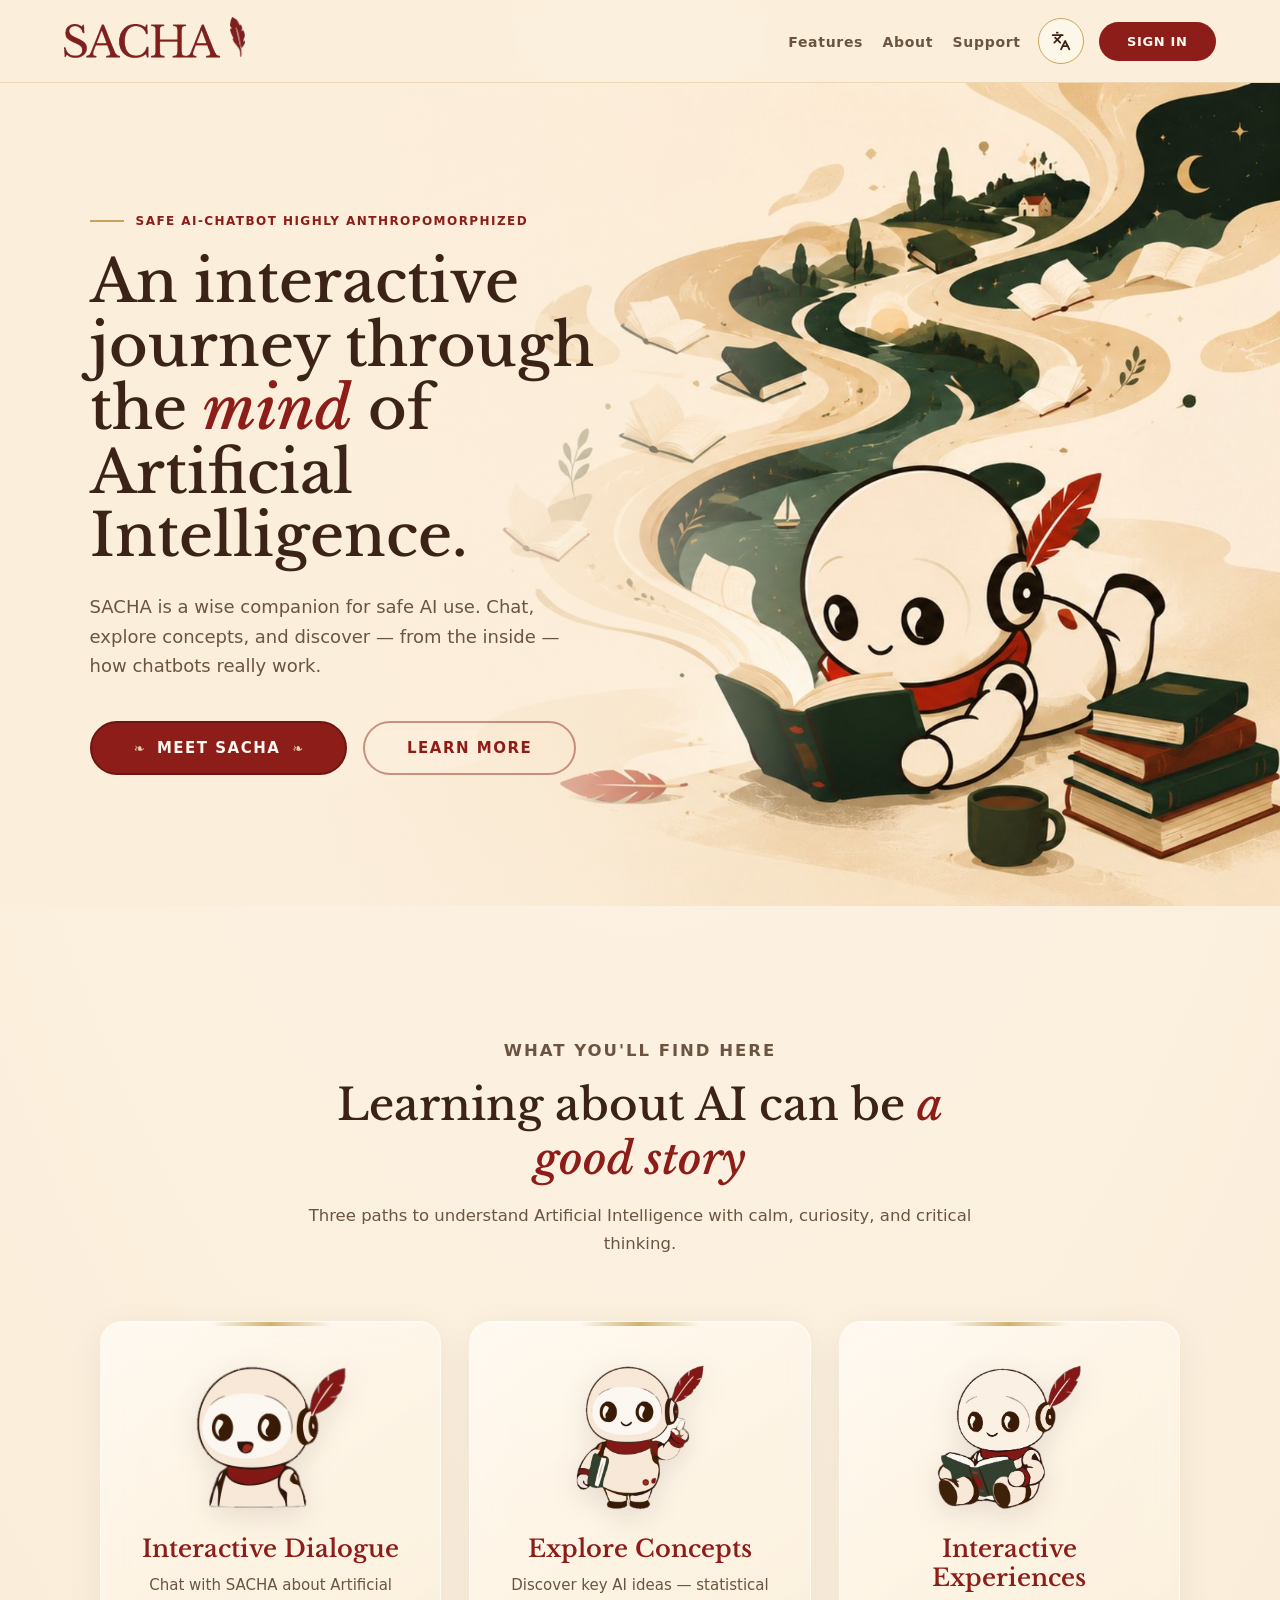
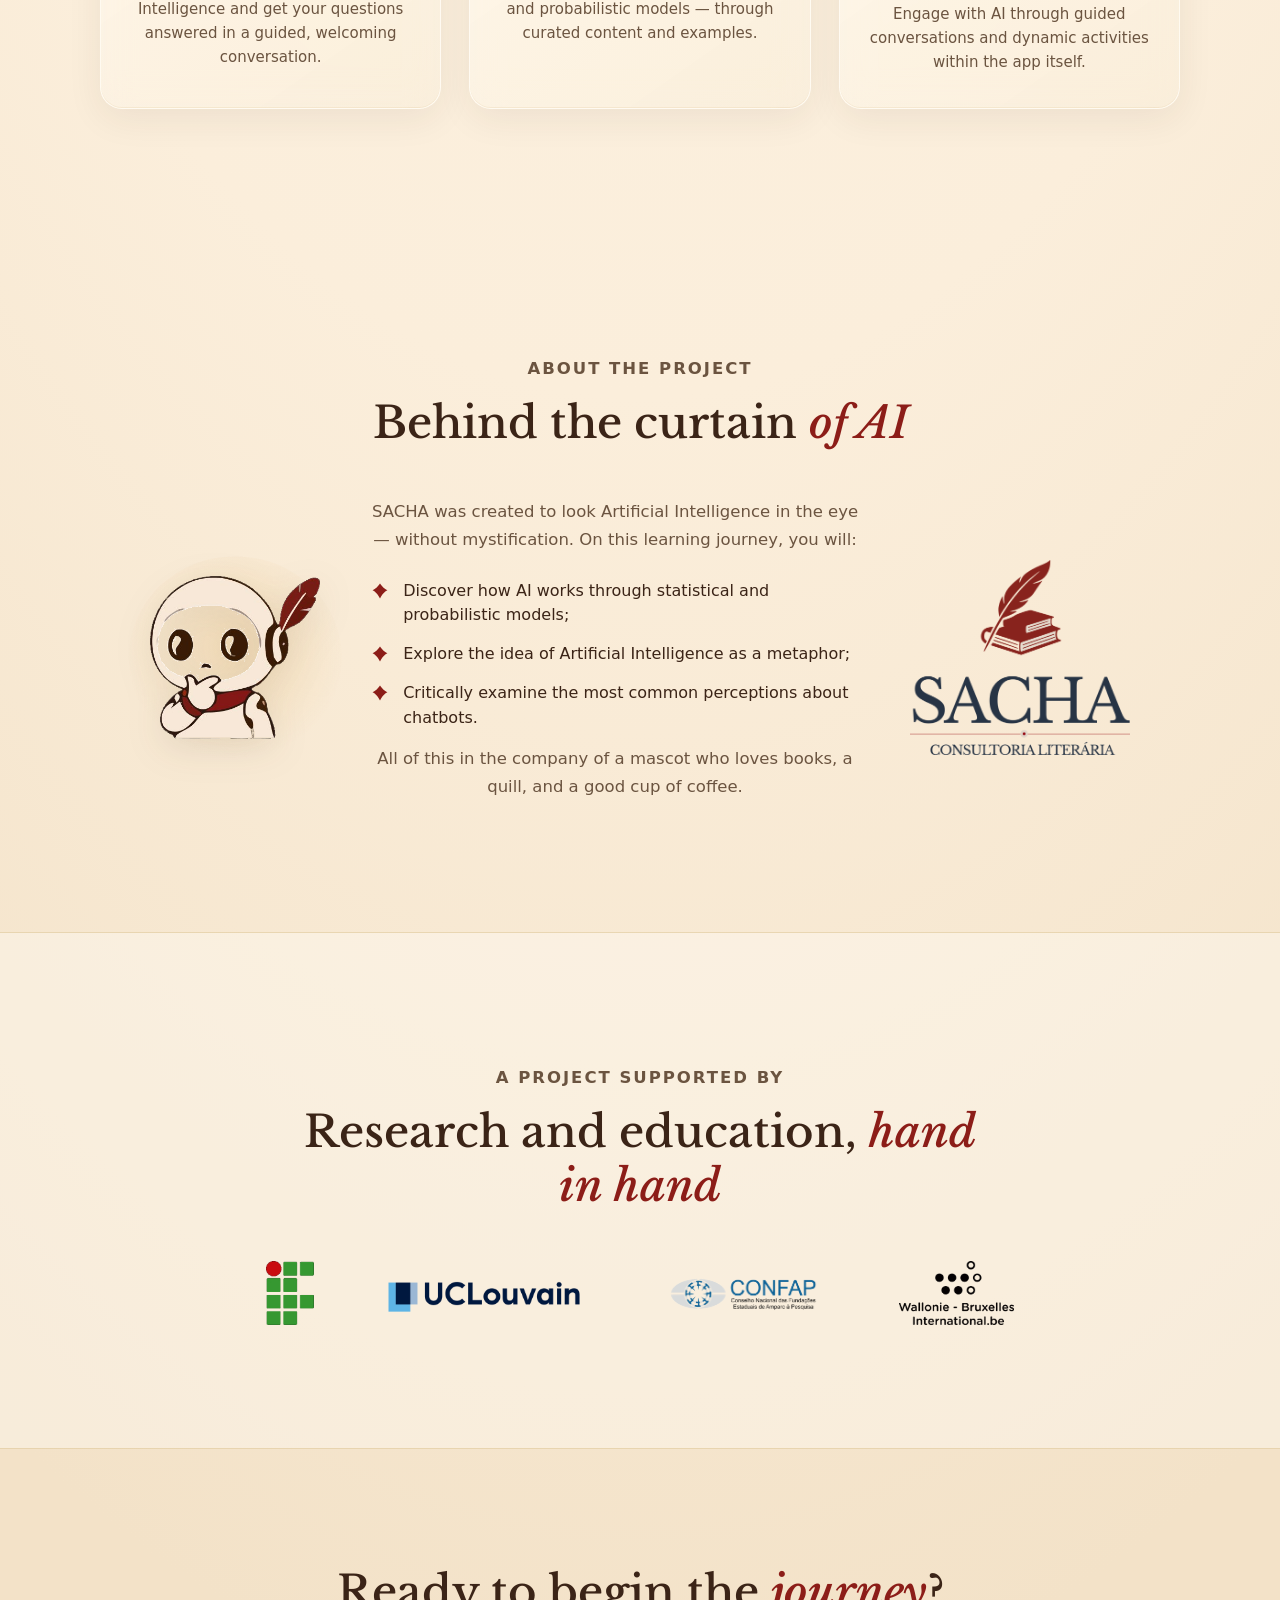
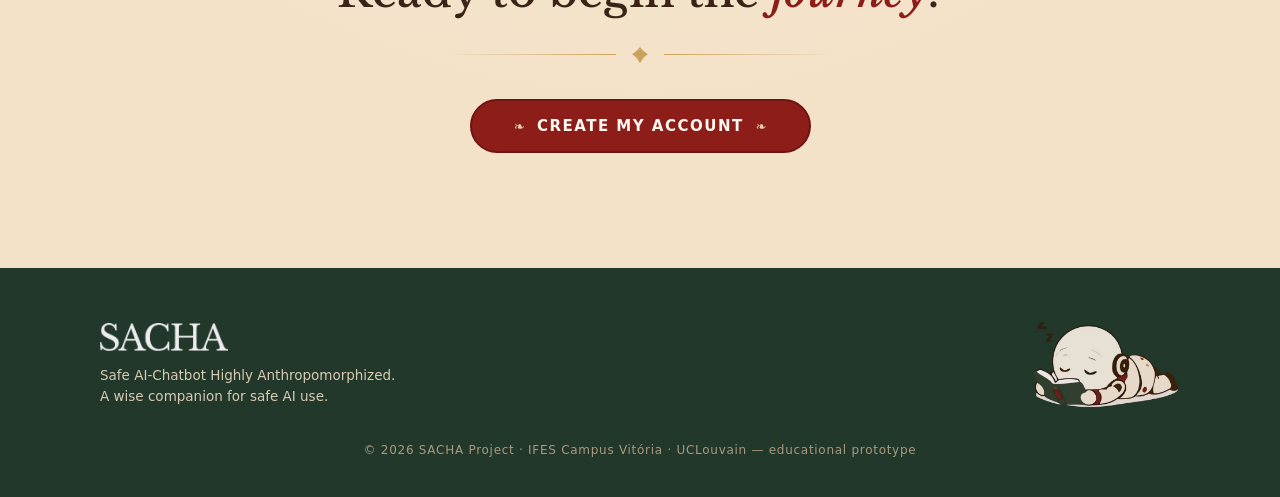
==== commit deb28e16: "Reorganizar seção About com layout em três colunas. Mascote e logo nas laterais, texto centralizado " ====
--- a/index.html
+++ b/index.html
@@ -68,10 +68,17 @@
 </section>
 
 <section class="section" id="sobre">
+  <div class="section-head" style="margin-bottom:48px">
+    <p class="kicker" data-i18n="about.kicker">About the project</p>
+    <h2 data-i18n-html="about.title">Behind the curtain <em>of AI</em></h2>
+  </div>
   <div class="about">
+    <div class="about-side about-side--left">
+      <div class="about-mascot-wrap">
+        <img class="about-mascot" src="assets/pose-think.png" data-i18n-alt="about.alt" alt="Thoughtful SACHA mascot with hand on chin">
+      </div>
+    </div>
     <div class="about-copy">
-      <p class="kicker" data-i18n="about.kicker">About the project</p>
-      <h2 data-i18n-html="about.title">Behind the curtain <em>of AI</em></h2>
       <p data-i18n="about.p1">
         SACHA was created to look Artificial Intelligence in the eye — without mystification.
         On this learning journey, you will:
@@ -88,10 +95,7 @@
         All of this in the company of a mascot who loves books, a quill, and a good cup of coffee.
       </p>
     </div>
-    <div class="about-art">
-      <div class="about-mascot-wrap">
-        <img class="about-mascot" src="assets/pose-think.png" data-i18n-alt="about.alt" alt="Thoughtful SACHA mascot with hand on chin">
-      </div>
+    <div class="about-side about-side--right">
       <div class="about-brand">
         <img class="about-logo" src="assets/image.png" alt="SACHA — Literary Consultancy">
       </div>
--- a/assets/styles.css
+++ b/assets/styles.css
@@ -190,15 +190,17 @@
 .card p{font-size:15px;line-height:1.6;color:var(--brown-soft)}
 
 .about{
-  display:grid;grid-template-columns:1fr minmax(300px,480px);gap:clamp(34px,6vw,90px);
-  align-items:center;max-width:1080px;margin:0 auto;
-}
-.about-art{
-  position:relative;display:flex;flex-direction:row;align-items:center;
-  justify-content:center;gap:clamp(10px,2vw,22px);width:100%;
-}
+  display:grid;
+  grid-template-columns:minmax(110px,170px) minmax(0,1fr) minmax(110px,220px);
+  gap:clamp(24px,4vw,56px);
+  align-items:center;max-width:980px;margin:0 auto;
+}
+.about-side{display:flex;align-items:center;justify-content:center}
+.about-side--left{justify-content:flex-end}
+.about-side--right{justify-content:flex-start}
+.about-copy{text-align:center;max-width:560px;margin:0 auto}
 .about-mascot-wrap{
-  position:relative;flex:0 0 min(42%,170px);max-width:170px;
+  position:relative;width:100%;max-width:170px;
   display:flex;justify-content:center;
 }
 .about-mascot-wrap::before{
@@ -211,13 +213,13 @@
   filter:drop-shadow(0 10px 18px rgba(59,36,23,.1));
 }
 .about-brand{
-  position:relative;z-index:1;flex:1 1 auto;min-width:0;max-width:260px;
+  position:relative;z-index:1;width:100%;max-width:220px;
 }
 .about-logo{display:block;width:100%;height:auto}
-.about h2{font-family:var(--serif);font-size:clamp(28px,3vw,40px);font-weight:500;margin-bottom:20px}
-.about h2 em{font-style:italic;color:var(--red)}
-.about p{color:var(--brown-soft);line-height:1.7;font-size:16.5px;margin-bottom:16px}
-.about ul{list-style:none;margin-top:8px}
+.about-copy p{color:var(--brown-soft);line-height:1.7;font-size:16.5px;margin-bottom:16px}
+.about ul{
+  list-style:none;margin:8px auto 0;display:inline-block;text-align:left;
+}
 .about li{
   display:flex;gap:14px;align-items:flex-start;margin-bottom:14px;
   font-size:16px;line-height:1.55;color:var(--brown);
@@ -530,7 +532,12 @@
   .hero .eyebrow{justify-content:center}
   .hero .eyebrow::before{display:none}
   .hero-ctas{justify-content:center}
-  .about{grid-template-columns:1fr}
+  .about{
+    grid-template-columns:1fr;
+    gap:32px;
+  }
+  .about-side--left,.about-side--right{justify-content:center}
+  .about-mascot-wrap,.about-brand{max-width:150px;margin:0 auto}
   .footer-inner{justify-content:center;text-align:center}
   .nav-links li.hide-m{display:none}
 }
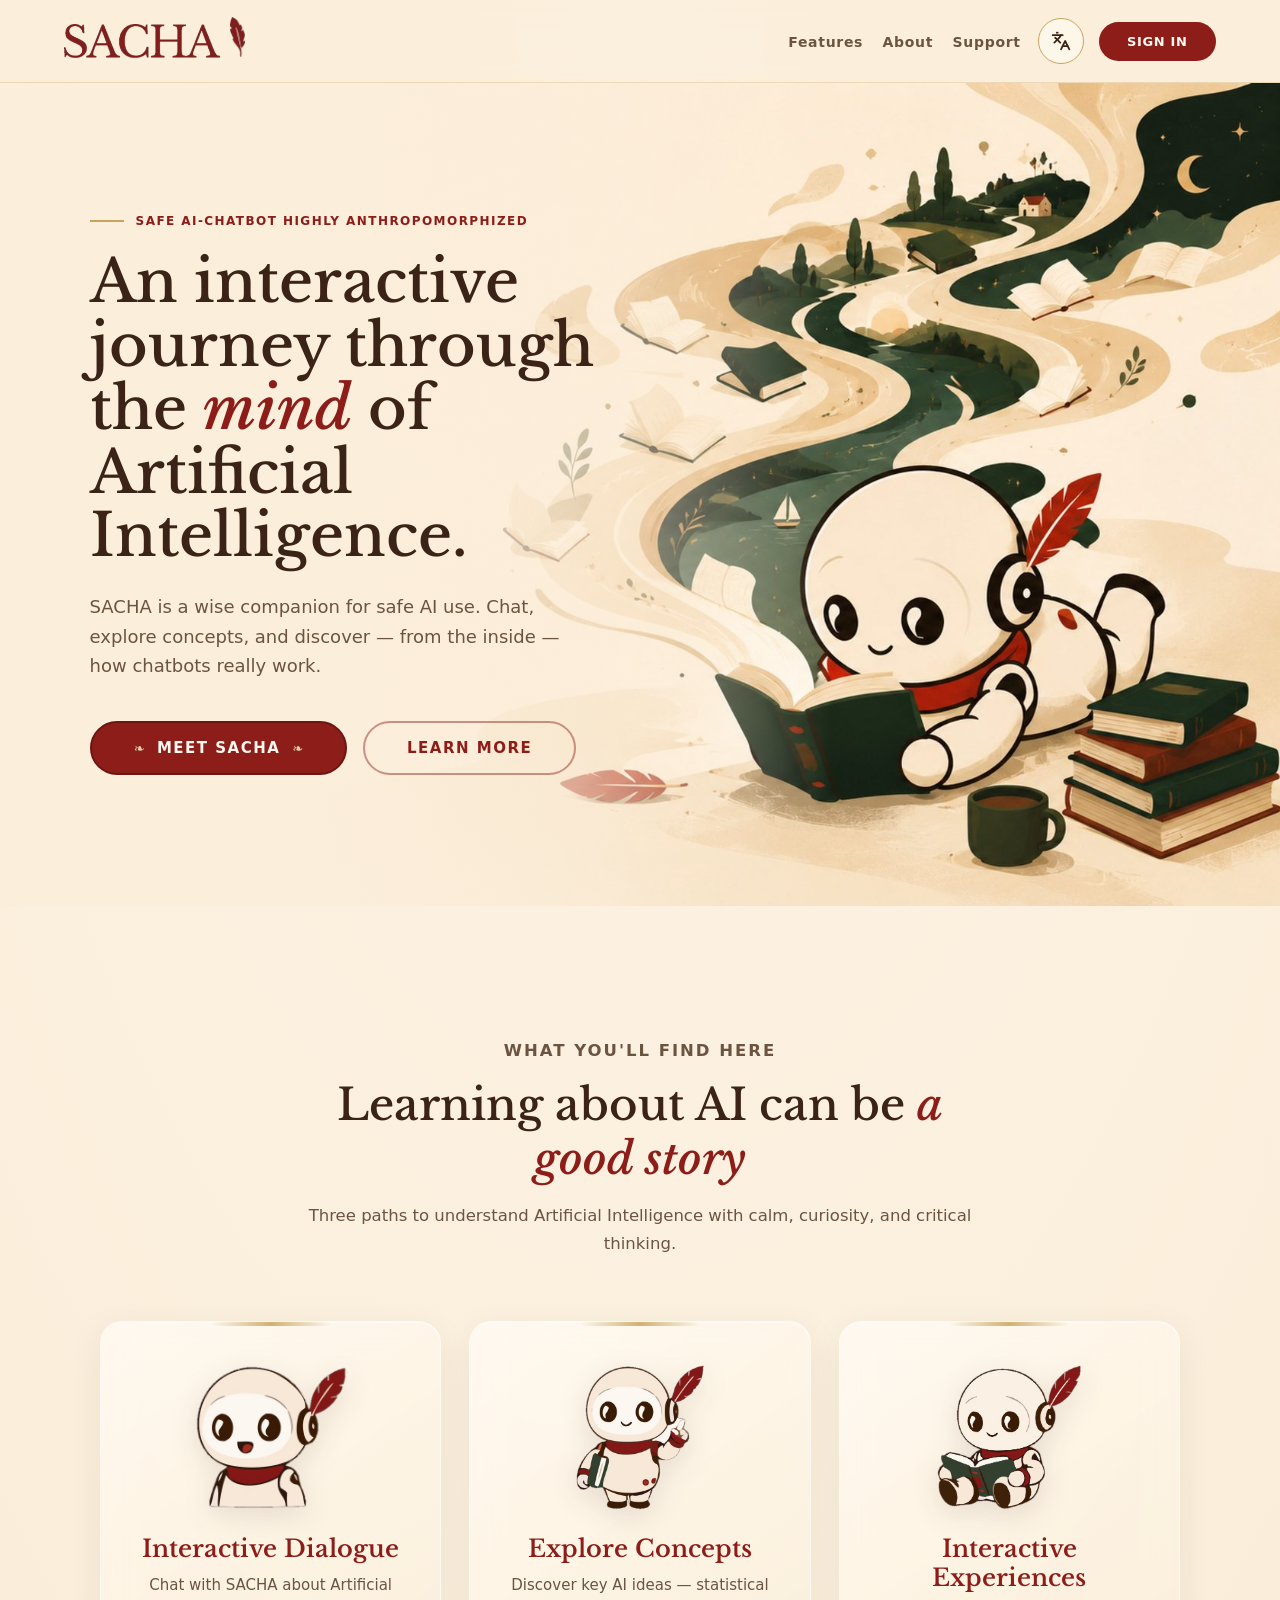
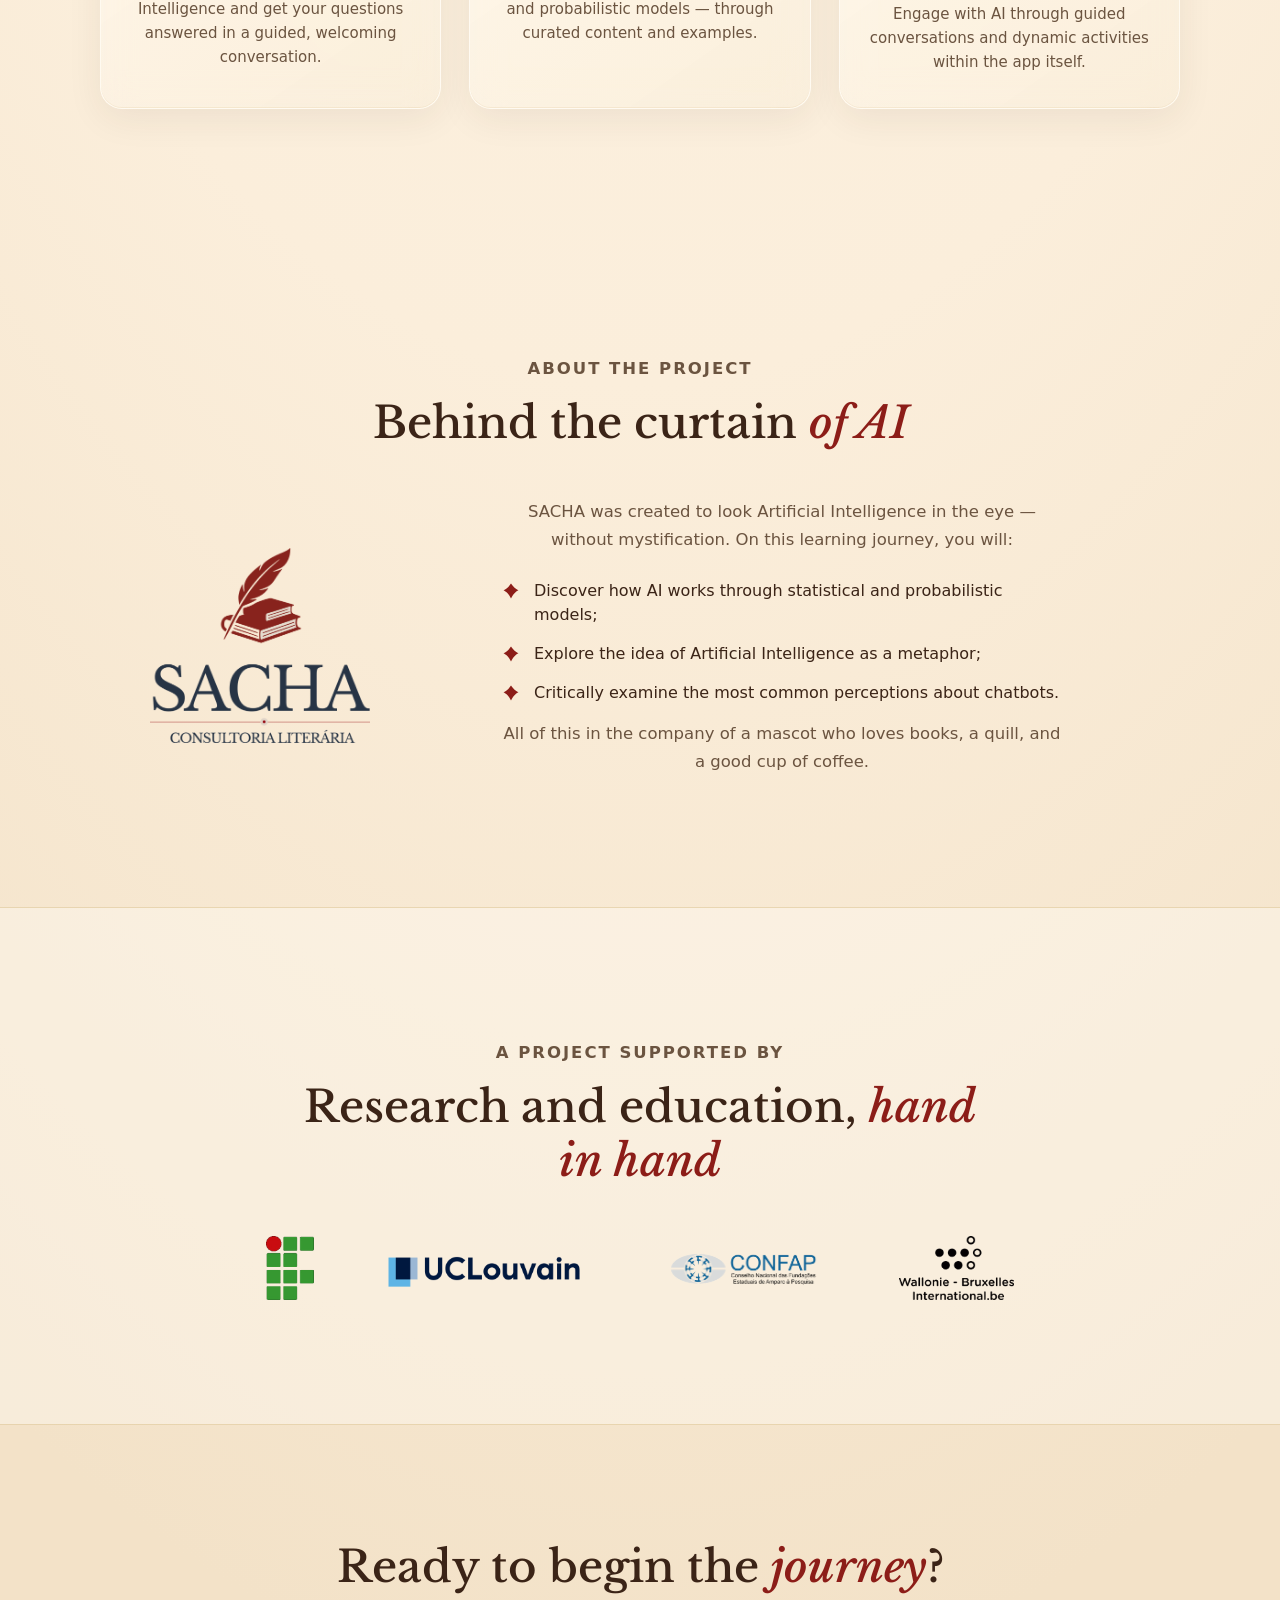
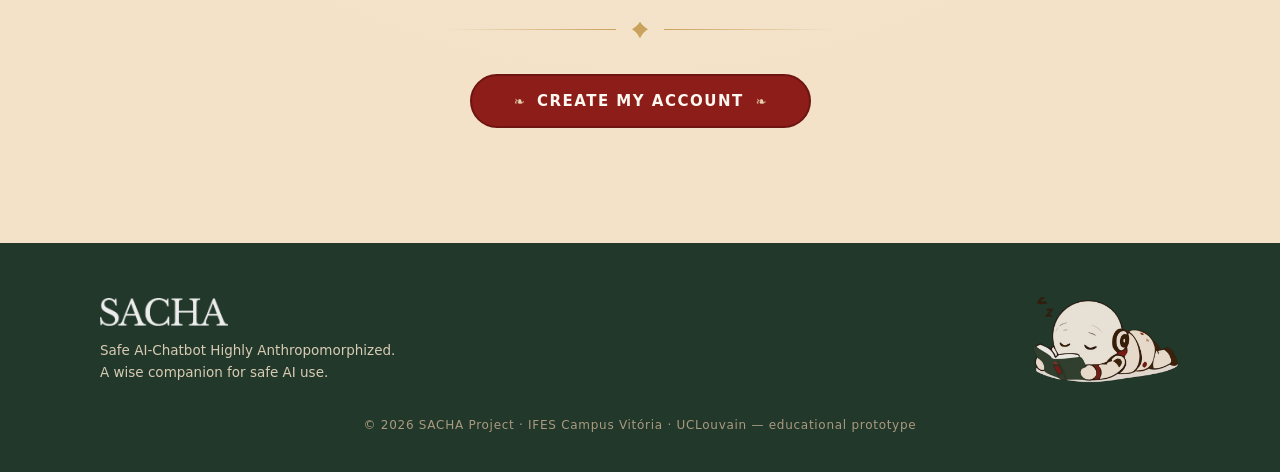
==== commit 253a0b89: "Remover mascote da seção About e manter só o logo à esquerda. Co-authored-by: Cursor <cursoragent@cu" ====
--- a/index.html
+++ b/index.html
@@ -74,8 +74,8 @@
   </div>
   <div class="about">
     <div class="about-side about-side--left">
-      <div class="about-mascot-wrap">
-        <img class="about-mascot" src="assets/pose-think.png" data-i18n-alt="about.alt" alt="Thoughtful SACHA mascot with hand on chin">
+      <div class="about-brand">
+        <img class="about-logo" src="assets/image.png" alt="SACHA — Literary Consultancy">
       </div>
     </div>
     <div class="about-copy">
@@ -94,11 +94,6 @@
       <p data-i18n="about.p2">
         All of this in the company of a mascot who loves books, a quill, and a good cup of coffee.
       </p>
-    </div>
-    <div class="about-side about-side--right">
-      <div class="about-brand">
-        <img class="about-logo" src="assets/image.png" alt="SACHA — Literary Consultancy">
-      </div>
     </div>
   </div>
 </section>
--- a/assets/styles.css
+++ b/assets/styles.css
@@ -191,27 +191,13 @@
 
 .about{
   display:grid;
-  grid-template-columns:minmax(110px,170px) minmax(0,1fr) minmax(110px,220px);
-  gap:clamp(24px,4vw,56px);
+  grid-template-columns:minmax(120px,220px) minmax(0,1fr);
+  gap:clamp(28px,5vw,64px);
   align-items:center;max-width:980px;margin:0 auto;
 }
 .about-side{display:flex;align-items:center;justify-content:center}
-.about-side--left{justify-content:flex-end}
-.about-side--right{justify-content:flex-start}
+.about-side--left{justify-content:center}
 .about-copy{text-align:center;max-width:560px;margin:0 auto}
-.about-mascot-wrap{
-  position:relative;width:100%;max-width:170px;
-  display:flex;justify-content:center;
-}
-.about-mascot-wrap::before{
-  content:"";position:absolute;left:50%;top:50%;transform:translate(-50%,-50%);
-  width:125%;height:125%;border-radius:50%;z-index:0;
-  background:radial-gradient(circle at 50% 45%, #F3DCB7 0%, rgba(243,220,183,0) 72%);
-}
-.about-mascot{
-  position:relative;z-index:1;display:block;width:100%;height:auto;
-  filter:drop-shadow(0 10px 18px rgba(59,36,23,.1));
-}
 .about-brand{
   position:relative;z-index:1;width:100%;max-width:220px;
 }
@@ -536,8 +522,8 @@
     grid-template-columns:1fr;
     gap:32px;
   }
-  .about-side--left,.about-side--right{justify-content:center}
-  .about-mascot-wrap,.about-brand{max-width:150px;margin:0 auto}
+  .about-side--left{justify-content:center}
+  .about-brand{max-width:150px;margin:0 auto}
   .footer-inner{justify-content:center;text-align:center}
   .nav-links li.hide-m{display:none}
 }
